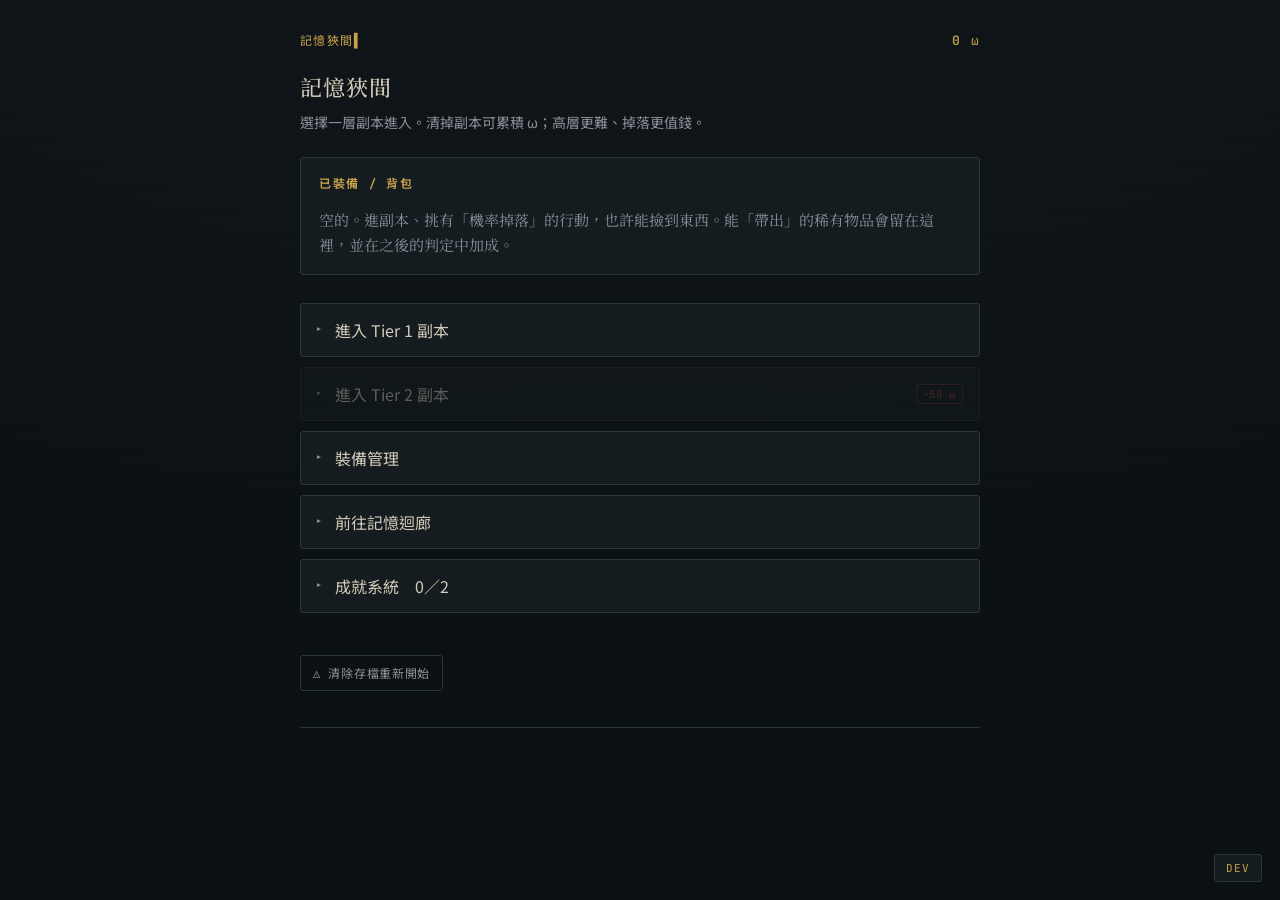
==== index.html @ bfe2e637 "中離結算改顯示固定訊息，不洩漏劇本死亡台詞；版本 Test03 Co-Authored-By: Claude Sonnet 4.6 <noreply@anthropic.com>" ====
﻿<!DOCTYPE html>
<html lang="zh-Hant">
<head>
<meta charset="UTF-8">
<meta name="viewport" content="width=device-width, initial-scale=1.0">
<title>無限流 · 副本</title>
<link rel="preconnect" href="https://fonts.googleapis.com">
<link rel="preconnect" href="https://fonts.gstatic.com" crossorigin>
<link href="https://fonts.googleapis.com/css2?family=JetBrains+Mono:wght@400;600&family=Noto+Sans:ital,wght@0,400&family=Noto+Sans+TC:wght@400;500;700&family=Noto+Serif+TC:wght@400;500;700&display=swap" rel="stylesheet">
<link rel="stylesheet" href="style.css">
</head>
<body>
<button class="dev-fab" id="dev-fab-btn">DEV</button>
<div class="stage">
  <div class="sys-top">
    <span>記憶狹間<span class="cursor">▌</span></span>
    <span class="points"><b id="points">0</b> ω</span>
  </div>
  <div id="view"></div>
</div>

<!-- 靜態查找表：裝備槽定義、稀有度中繼 -->
<script src="data/slots.js"></script>
<!-- 商店道具 -->
<script src="data/shop_items.js"></script>
<!-- 成就池 -->
<script src="data/achievements.js"></script>
<!-- 物品池：空宣告在前，三個資料檔依序填入 -->
<script>const ITEMS = {};</script>
<script src="data/items_core.js"></script>
<script src="data/items_aquarium.js"></script>
<script src="data/items_bakery.js"></script>

<!-- 劇本資料：每個副本一支 js，新增劇本只需加新檔案 + 一行 script -->
<script>const SCENARIOS = {};</script>
<script src="scenarios/hospital_01.js"></script>
<script src="scenarios/store_01.js"></script>
<script src="scenarios/wreck_01.js"></script>
<script src="scenarios/metro_01.js"></script>
<script src="scenarios/aquarium_01.js"></script>
<script src="scenarios/bakery_01.js"></script>

<script>
/* ===========================================================================
   無限流 · 副本　（純前端、無執行時 AI 版本）
   ---------------------------------------------------------------------------
   設計原則：
   - 內容（劇本、物品）= 事先準備好的資料池。正式版可用 AI「離線」一批批生成。
   - 機制（抽選、排除、掉落、判定、貨幣、生死）= 全部由下面的 JS 決定。
   - 遊戲執行時完全不呼叫任何 AI / API → 可直接當靜態網頁丟上去分享。
   ===========================================================================*/

const TIER2_COST = 50;          // 進入 Tier 2 需要的點數
const CARRY_ESCAPE_CHANCE = 0.10; // 失敗時，carry 道具有 10% 機率保住

// SHOP_ITEMS 已移至 data/shop_items.js

// ACHIEVEMENTS 已移至 data/achievements.js

// ITEMS 已移至 data/items_core.js / data/items_aquarium.js / data/items_bakery.js
// SLOTS 已移至 data/slots.js

// Dev 差異匯出用：在任何 Dev 編輯之前，拍下載入時的原始快照（深拷貝）
const ITEMS_BASELINE = JSON.parse(JSON.stringify(ITEMS));
const SHOP_ITEMS_BASELINE = JSON.parse(JSON.stringify(SHOP_ITEMS));
// 各劇本掉落池 pool 的原始快照（副本分配 chip 會改 SCENARIOS[sid].pool）
const SCENARIOS_POOL_BASELINE = {};
Object.keys(SCENARIOS).forEach(sid => {
  SCENARIOS_POOL_BASELINE[sid] = (SCENARIOS[sid].pool || []).slice();
});

// --- 狀態（程式管理；本場關閉視窗前都在記憶體裡）-----------------------------
let currency, inventory, runLoot, seen, unlockedScenarios, screen;
let curScn, curScnId, curNodeId, turn, pendingLoot, pendingCheck, pendingReward, ending;
let unlockedAchievements;
let pendingAchievements = []; // 本次要顯示 popup 的成就佇列

const SAVE_KEY = "mugen_save_v2";

function defaultUnlocked(){
  return new Set(Object.keys(SCENARIOS).filter(id => !SCENARIOS[id].locked));
}

let equipped = { head:null, body:null, feet:null, weapon:null, amulet:null, acc1:null, acc2:null };
let pendingLootItems = [];
let selectedEquipItem = null;

// RARITY_META 已移至 data/slots.js
function rarBadge(rarity){
  const m = RARITY_META[rarity] || RARITY_META.white;
  return `<span class="rar-badge ${m.cls}">${m.label}</span>`;
}
function rarNameClass(rarity){
  const m = RARITY_META[rarity];
  return m ? `style="color:var(--rar-${rarity})"` : "";
}

function defaultEquipped(){ return { head:null, body:null, feet:null, weapon:null, amulet:null, acc1:null, acc2:null }; }

function saveState(){
  try {
    const equippedIdx = {};
    for(const slot in equipped) equippedIdx[slot] = equipped[slot] ? inventory.indexOf(equipped[slot]) : null;
    const data = {
      currency, inventory,
      seen: { 1:[...seen[1]], 2:[...seen[2]] },
      unlockedScenarios: [...unlockedScenarios],
      equippedIdx,
      unlockedAchievements: [...unlockedAchievements],
    };
    localStorage.setItem(SAVE_KEY, JSON.stringify(data));
  } catch(e){}
}

function loadState(){
  try {
    const raw = localStorage.getItem(SAVE_KEY);
    if(!raw) return false;
    const data = JSON.parse(raw);
    currency  = data.currency  ?? 0;
    inventory = data.inventory ?? [];
    seen      = { 1:new Set(data.seen[1] ?? []), 2:new Set(data.seen[2] ?? []) };
    unlockedScenarios = data.unlockedScenarios ? new Set(data.unlockedScenarios) : defaultUnlocked();
    unlockedAchievements = data.unlockedAchievements ? new Set(data.unlockedAchievements) : new Set();
    equipped = defaultEquipped();
    if(data.equippedIdx){
      for(const slot in data.equippedIdx){
        const idx = data.equippedIdx[slot];
        equipped[slot] = (idx != null && inventory[idx]) ? inventory[idx] : null;
      }
    }
    return true;
  } catch(e){ return false; }
}

function resetSave(){
  if(!confirm("確定要清除所有存檔資料，重新開始嗎？")) return;
  localStorage.removeItem(SAVE_KEY);
  init();
}

function init(){
  currency = 0; inventory = []; runLoot = [];
  seen = {1:new Set(), 2:new Set()};
  unlockedScenarios = defaultUnlocked();
  unlockedAchievements = new Set();
  equipped = defaultEquipped();
  pendingLootItems = []; pendingAchievements = [];
  loadState();
  screen = "hub"; showingBag = false;
  render();
}
let showingBag = false;

// 判定加成：只計算已裝備到槽的物品
function bonusFor(type){
  let b = 0;
  for(const slot in equipped){ const it = equipped[slot]; if(it && it.check === type) b += it.bonus; }
  return b;
}

// 判斷背包是否有指定道具
function hasItem(ref){
  if(ITEMS[ref])      return inventory.some(it => it.name === ITEMS[ref].name);
  if(SHOP_ITEMS[ref]) return inventory.some(it => it.name === SHOP_ITEMS[ref].name);
  return inventory.some(it => it.name === ref);
}

// 裝備道具到指定槽（舊的退回背包但不刪除）
function equipToSlot(item, slot){
  equipped[slot] = item;
  saveState(); render();
}

// 卸下槽位
function unequipSlot(slot){
  equipped[slot] = null;
  saveState(); render();
}

// 掉落判定：照機率擲骰，新道具若有空槽則自動裝備
function rollDrops(poolIds){
  const newItems = [];
  for(const id of poolIds){
    const def = ITEMS[id];
    if(Math.random() < def.drop){
      const entry = {
        name:def.name, effect:def.effect, value:def.value, carry:def.carry,
        check:def.check, bonus:def.bonus, slot:def.slot, icon:def.icon || "📦",
        rarity:def.rarity || "white", finalBonus:def.finalBonus || 0
      };
      const autoEquipped = entry.slot && !equipped[entry.slot];
      if(autoEquipped) equipped[entry.slot] = entry;
      inventory.push(entry); runLoot.push(entry);
      newItems.push({ entry, autoEquipped });
    }
  }
  pendingLootItems.push(...newItems);
  return newItems.map(x => x.entry.name);
}

// 抽選 + 排除：只抽已解鎖的劇本；都玩過就重置
function drawScenario(tier){
  // DEV 強制指定關卡：用完即清，不影響後續抽選
  if(devForcedScenario && SCENARIOS[devForcedScenario]){
    const id = devForcedScenario;
    devForcedScenario = null;
    seen[SCENARIOS[id].tier].add(id);
    return id;
  }
  const eligible = id => SCENARIOS[id].tier === tier && unlockedScenarios.has(id);
  let pool = Object.keys(SCENARIOS).filter(id => eligible(id) && !seen[tier].has(id));
  if(pool.length === 0){ seen[tier].clear(); pool = Object.keys(SCENARIOS).filter(eligible); }
  if(pool.length === 0) pool = Object.keys(SCENARIOS).filter(id => SCENARIOS[id].tier === tier);
  const id = pool[Math.floor(Math.random()*pool.length)];
  seen[tier].add(id);
  return id;
}

/* ========================= 副本擴充機制 =================================
   每個特殊 winMode 在此登記鉤子，引擎在關鍵點呼叫，各劇本邏輯完全隔離。
   新增特殊副本：在此區加一個 registerWinMode 呼叫，不動其他任何地方。
   ======================================================================== */
const WINMODE_HOOKS = {};
function registerWinMode(name, hooks){ WINMODE_HOOKS[name] = hooks; }
let runState = {};

/* ── 成就解鎖 ── */
function unlockAchievement(id){
  if(unlockedAchievements.has(id)) return;
  unlockedAchievements.add(id);
  const ach = ACHIEVEMENTS[id];
  // 兌現獎勵
  if(ach.reward?.points){ currency += ach.reward.points; }
  if(ach.reward?.unlockScenario){ unlockedScenarios.add(ach.reward.unlockScenario); }
  pendingAchievements.push(id);
  saveState();
}

/* ── 成就骰（overflow% = 每筆成就的觸發機率）── */
function triggerAchievementRoll(overflow){
  if(overflow <= 0) return;
  Object.entries(ACHIEVEMENTS).forEach(([id, ach]) => {
    if(ach.scenario !== curScnId) return;
    if(unlockedAchievements.has(id)) return;
    const roll = 1 + Math.floor(Math.random() * 100);
    if(roll <= overflow) unlockAchievement(id);
  });
}

/* ── 計算持有道具的 finalBonus 總和（同名道具只算一次）── */
function computeFinalBonus(inv){
  const counted = new Set();
  let total = 0;
  for(const it of inv){
    if(it.finalBonus && !counted.has(it.name)){ counted.add(it.name); total += it.finalBonus; }
  }
  return total;
}

/* ── 每回合自動掉落（固定機率，已持有則跳過，不進裝備系統）── */
function rollAutoDrops(poolIds){
  for(const id of poolIds){
    const def = ITEMS[id]; if(!def) continue;
    if(inventory.some(it => it.name === def.name)) continue;
    if(Math.random() >= def.drop) continue;
    const entry = {
      name:def.name, effect:def.effect, value:def.value, carry:def.carry,
      check:def.check||null, bonus:def.bonus||0, slot:def.slot||null,
      icon:def.icon||"📦", rarity:def.rarity||"white", finalBonus:def.finalBonus||0
    };
    inventory.push(entry); runLoot.push(entry);
    pendingLootItems.push({ entry, autoEquipped:false });
  }
}

/* ── accumulate winMode：勝利條件 enum（禁用 eval，一律在此新增）── */
const WIN_CONDITIONS = {
  "roll_lte_value": (roll, value) => roll <= value,   // roll ≤ value 則勝利
};

/* ── accumulate winMode：道具加成計算（以 bonusFrom 欄位名稱，同名只算一次）── */
function computeAccumulatorBonus(inv, field){
  const seen = new Set();
  let total = 0;
  for(const it of inv){
    if(it[field] && !seen.has(it.name)){ seen.add(it.name); total += it[field]; }
  }
  return total;
}

/* ======================================================================== */

function enterTier(tier){
  if(tier === 2){
    if(currency < TIER2_COST) return;
    currency -= TIER2_COST;
  }
  const id = drawScenario(tier);
  curScn = SCENARIOS[id]; curScnId = id; curNodeId = "start"; turn = 1;
  runLoot = []; pendingLoot = []; pendingCheck = null; pendingReward = 0;
  runState = {};
  const _hooks = WINMODE_HOOKS[curScn.winMode];
  if(_hooks?.onEnter) _hooks.onEnter(runState);
  screen = "scenario"; showingBag = false;
  processGrant(curScn.nodes["start"]);
  render(true);
}

// 節點層 grant：保證授予道具，加進 inventory + runLoot + pendingLootItems（觸發 Popup）
function processGrant(node){
  if(!node?.grant?.length) return;
  for(const id of node.grant){
    const def = ITEMS[id]; if(!def) continue;
    // 同名道具已在背包則跳過（避免重複授予）
    if(inventory.some(it => it.name === def.name)) continue;
    const entry = {
      name:def.name, effect:def.effect, value:def.value, carry:def.carry,
      check:def.check||null, bonus:def.bonus||0, slot:def.slot||null,
      icon:def.icon||"📦", rarity:def.rarity||"white",
      finalBonus:def.finalBonus||0,
      memoryPower:def.memoryPower||false,
      quest:def.quest||false,
      internal:def.internal||false,
    };
    const autoEquipped = entry.slot && !equipped[entry.slot];
    if(autoEquipped) equipped[entry.slot] = entry;
    inventory.push(entry);
    runLoot.push(entry);
    if(!entry.internal) pendingLootItems.push({ entry, autoEquipped });
  }
}

function choose(choice){
  // 通過 climax 後停止計回合；climax 當回合本身仍計入
  if(!runState._pastClimax) turn += 1;
  if(curScn.nodes[curNodeId]?.climax) runState._pastClimax = true;
  pendingCheck = null; pendingLoot = []; pendingReward = 0;
  const hooks = WINMODE_HOOKS[curScn.winMode];
  const ctx = { inventory, runLoot, scenario:curScn, turn };
  let nextId;

  if(choice.check){
    const b = bonusFor(choice.check.type);
    const roll = 1 + Math.floor(Math.random()*20);
    const total = roll + b;
    const ok = total >= choice.check.dc;
    pendingCheck = { type:choice.check.type, roll, bonus:b, total, dc:choice.check.dc, ok };
    nextId = ok ? choice.check.success : choice.check.fail;
    if(ok && choice.reward){ pendingReward = choice.reward; currency += choice.reward; }
    hooks?.onChoiceMade?.(choice, runState, { ...ctx, checkOk:ok });
  } else {
    // hook 可回傳 { overrideNextId, endKind } 覆蓋預設行為
    const hookResult = hooks?.onChoiceMade?.(choice, runState, ctx);
    nextId = hookResult?.overrideNextId ?? choice.next;
    if(hookResult?.endKind){ curNodeId = nextId; resolveEnd(hookResult.endKind); render(true); return; }
  }

  if(choice.loot) pendingLoot = rollDrops(curScn.pool);

  // 第 steerAt 回合起導向高潮（特殊副本可跳過）
  if(!hooks?.skipSteer){
    const steerAt = curScn.steerAt ?? 10;
    if(turn >= steerAt && !SCENARIOS_isEnd(nextId) && !curScn.nodes[nextId].climax && !runState._pastClimax){
      nextId = curScn.climaxNode;
    }
  }
  // 回合上限強制結束（特殊副本可跳過）
  if(!hooks?.skipTurnLimit){
    if(turn >= curScn.turnLimit && !SCENARIOS_isEnd(nextId)){
      nextId = (curScn.win === "survive") ? findEnd("cleared") : findEnd("dead");
    }
  }

  curNodeId = nextId;
  // 每回合 hook（自動掉落等），結局節點由 hook 內部判斷是否跳過
  if(hooks?.onNodeEnter) hooks.onNodeEnter(curNodeId, runState, ctx);

  const node = curScn.nodes[nextId];
  processGrant(node);
  if(node.achievement) unlockAchievement(node.achievement);
  if(node.end){ resolveEnd(node.end); }
  render(true);
}
function SCENARIOS_isEnd(id){ return !!curScn.nodes[id].end; }
function findEnd(kind){ for(const k in curScn.nodes){ if(curScn.nodes[k].end === kind) return k; } return "dead"; }

function removeFromInventory(entry){ const i = inventory.indexOf(entry); if(i >= 0) inventory.splice(i,1); }

// 結算：過關套用 can_carry_out + 把用完即丟的變賣成點數；死亡賠掉本場戰利品
const EQUIP_BREAK_CHANCE  = 0.05;  // 失敗時裝備損壞機率
const GODDESS_CHANCE      = 0.01;  // 強制退出時史詩以上道具救援機率
const EPIC_RARITIES       = new Set(["yellow","red","gold","rainbow"]);

function resolveEnd(kind, isForceExit){
  ending = { kind, forceExit:!!isForceExit, carried:[], consumed:[], sold:0, base:0, lost:[], broken:[], goddessGifts:[] };
  if(kind === "cleared"){
    ending.base = curScn.tier * 30;
    for(const it of runLoot){
      if(it.internal){ removeFromInventory(it); continue; } // 隱形標記：靜默清除，不列入任何結算清單
      if(it.carry){ ending.carried.push(it.name); }
      else { removeFromInventory(it); ending.consumed.push(it.name); ending.sold += it.value; }
    }
    currency += ending.base + ending.sold;
  } else {
    ending.escaped = [];

    if(isForceExit){
      // 強制退出：1% 機率救援史詩以上道具
      for(const it of runLoot){
        if(it.internal){ removeFromInventory(it); continue; } // 隱形標記：靜默清除，不列入任何結算清單
        if(EPIC_RARITIES.has(it.rarity) && Math.random() < GODDESS_CHANCE){
          ending.goddessGifts.push(it.name); // 帶出，留在 inventory
        } else {
          removeFromInventory(it); ending.lost.push(it.name);
        }
      }
    } else {
      // 一般失敗：原有 10% carry 逃脫
      for(const it of runLoot){
        if(it.internal){ removeFromInventory(it); continue; } // 隱形標記：靜默清除，不列入任何結算清單
        if(it.carry && Math.random() < CARRY_ESCAPE_CHANCE){
          ending.escaped.push(it.name);
        } else {
          removeFromInventory(it); ending.lost.push(it.name);
        }
      }
    }

    // 裝備損壞（5%），損壞後變回憶碎片，留在背包但失去功能
    for(const slot in equipped){
      const it = equipped[slot];
      if(!it) continue;
      if(Math.random() < EQUIP_BREAK_CHANCE){
        const oldName = it.name;
        it.name   = "["+oldName+"的回憶碎片...]";
        it.effect = "某件裝備留下的碎片，已失去原有功能。";
        it.check  = null; it.bonus = 0; it.slot = null; it.value = 0;
        equipped[slot] = null;
        ending.broken.push(oldName);
      }
    }
  }
  // 清除已消耗/丟失道具的裝備槽
  for(const slot in equipped){ if(equipped[slot] && !inventory.includes(equipped[slot])) equipped[slot] = null; }
  runLoot = []; pendingLootItems = [];
  screen = "ending";
  saveState();
}

/* =============================== 畫面 ===================================== */
const $ = id => document.getElementById(id);
function el(tag, cls, html){ const e = document.createElement(tag); if(cls) e.className = cls; if(html != null) e.innerHTML = html; return e; }

function render(animate){
  $("points").textContent = currency;
  const v = $("view"); v.innerHTML = "";
  if(screen === "hub")            renderHub(v);
  else if(screen === "shop")      renderShop(v);
  else if(screen === "equip")     renderEquipScreen(v);
  else if(screen === "scenario")  renderScenario(v, animate);
  else if(screen === "ending")    renderEnding(v);
  else if(screen === "achievements") renderAchievements(v);
  // 非裝備頁面時移除底部行動列
  if(screen !== "equip"){
    const bar = document.getElementById("equip-action-bar");
    if(bar) bar.remove();
  }
  renderLootPopup();
  renderAchievementPopup();
}

/* ── 成就解鎖 Popup ── */
function renderAchievementPopup(){
  let pop = document.getElementById("ach-pop");
  if(!pendingAchievements.length){ if(pop) pop.remove(); return; }
  if(!pop){
    pop = document.createElement("div");
    pop.id = "ach-pop"; pop.className = "ach-popup-overlay";
    document.body.appendChild(pop);
  }
  pop.innerHTML = "";
  const id  = pendingAchievements[0];
  const ach = ACHIEVEMENTS[id];
  const box = document.createElement("div"); box.className = "ach-popup";
  box.innerHTML =
    `<div class="ach-popup-tag">✦ 成就解鎖 ✦</div>`+
    `<div class="ach-popup-icon">${ach.icon||"🏆"}</div>`+
    `<div class="ach-popup-name" ${rarNameClass(ach.rarity)}>${ach.name}</div>`+
    `<div style="margin-bottom:10px">${rarBadge(ach.rarity)}</div>`+
    `<div class="ach-popup-hint">${ach.hint||""}</div>`;
  if(ach.reward?.points)
    box.innerHTML += `<div style="font-family:var(--mono);font-size:13px;color:var(--jade);margin-bottom:14px">+${ach.reward.points} ω</div>`;
  if(ach.reward?.title)
    box.innerHTML += `<div style="font-family:var(--mono);font-size:12px;color:var(--brass);margin-bottom:14px">獲得頭銜：${ach.reward.title}</div>`;
  const btn = document.createElement("button");
  btn.className = "act primary"; btn.style.width="100%";
  btn.innerHTML = '<span class="mark">▸</span><span>確認</span>';
  btn.onclick = () => { pendingAchievements.shift(); pop.remove(); if(pendingAchievements.length) render(); };
  box.appendChild(btn);
  pop.appendChild(box);
}

/* ── 道具獲得 Popup ── */
function renderLootPopup(){
  let pop = document.getElementById("loot-pop");
  if(!pendingLootItems.length){ if(pop) pop.remove(); return; }
  if(!pop){
    pop = document.createElement("div");
    pop.id = "loot-pop"; pop.className = "loot-overlay";
    document.body.appendChild(pop);
  }
  pop.innerHTML = "";
  const box = document.createElement("div"); box.className = "loot-popup";

  const ttl = document.createElement("div"); ttl.className = "loot-popup-ttl";
  ttl.textContent = "✨ 獲得道具 × " + pendingLootItems.filter(({entry}) => !entry.internal).length;
  box.appendChild(ttl);

  const cards = document.createElement("div"); cards.className = "loot-cards";
  pendingLootItems.filter(({entry}) => !entry.internal).forEach(({entry:it, autoEquipped}) => {
    const card = document.createElement("div"); card.className = "loot-card";
    const icon = document.createElement("div"); icon.className = "loot-icon";
    icon.textContent = it.icon || "📦";
    const info = document.createElement("div"); info.className = "loot-info";
    info.innerHTML =
      `<div class="loot-name" ${rarNameClass(it.rarity)}>${it.name}</div>`+
      `<div class="loot-eff">${it.effect}</div>`;
    const tags = document.createElement("div"); tags.className = "loot-tags";
    if(it.rarity) tags.innerHTML += rarBadge(it.rarity);
    if(it.slot)   tags.innerHTML += `<span class="loot-tag slot">${SLOTS[it.slot]?.label||it.slot}</span>`;
    if(it.bonus)  tags.innerHTML += `<span class="loot-tag bonus">${it.check} +${it.bonus}</span>`;
    if(it.carry)  tags.innerHTML += `<span class="loot-tag carry">可帶出</span>`;
    if(autoEquipped) tags.innerHTML += `<span class="loot-tag auto">✓ 已自動裝備</span>`;
    info.appendChild(tags);
    card.appendChild(icon); card.appendChild(info);
    if(it.slot && !autoEquipped){
      const btn = document.createElement("button"); btn.className = "loot-equip-btn";
      const isEquipped = equipped[it.slot] === it;
      btn.textContent = isEquipped ? "✓ 已裝備" : "裝備";
      btn.disabled = isEquipped;
      btn.onclick = () => { equipToSlot(it, it.slot); renderLootPopup(); };
      card.appendChild(btn);
    }
    cards.appendChild(card);
  });
  box.appendChild(cards);

  const cont = document.createElement("button");
  cont.className = "act primary"; cont.style.width = "100%";
  cont.innerHTML = '<span class="mark">▸</span><span>繼續探索</span>';
  cont.onclick = () => { pendingLootItems = []; pop.remove(); };
  box.appendChild(cont);
  pop.appendChild(box);
}

/* ── 角色裝備介面（條列式）── */
function renderEquipScreen(v){
  // 若 selectedEquipItem 已不在背包就清掉
  if(selectedEquipItem && !inventory.includes(selectedEquipItem)) selectedEquipItem = null;

  v.appendChild(el("h2","screen-title","裝備管理"));
  v.appendChild(el("p","lede","點擊道具卡選取，再按右下角「裝備」或「解除裝備」。只有裝備槽內的道具才提供加成。"));

  // 裝備槽概覽（小晶片列）
  const summary = document.createElement("div"); summary.className = "slot-summary";
  Object.keys(SLOTS).forEach(slot => {
    const it = equipped[slot];
    const chip = document.createElement("div");
    const isSelected = selectedEquipItem && equipped[slot] === selectedEquipItem;
    chip.className = "slot-chip" + (it ? " filled" : "") + (isSelected ? " selected" : "");
    chip.innerHTML = `<span class="sc-label">${SLOTS[slot].label}</span>`;
    if(it){
      chip.innerHTML += `<span class="sc-name">${it.icon||"📦"} ${it.name}</span>`;
      chip.title = "點選此道具";
      chip.onclick = () => { selectedEquipItem = it; render(); };
    } else {
      chip.innerHTML += `<span class="sc-empty">空</span>`;
    }
    summary.appendChild(chip);
  });
  v.appendChild(summary);

  // 道具條列
  const sep = document.createElement("div");
  sep.style.cssText = "border-top:1px solid var(--line);margin-bottom:14px;";
  v.appendChild(sep);

  if(!inventory.length){
    v.appendChild(el("p","lede","背包是空的。"));
  } else {
    const list = document.createElement("div"); list.className = "item-list";
    inventory.filter(it => !it.internal).forEach(it => {
      const isEq = Object.values(equipped).includes(it);
      const isSel = selectedEquipItem === it;
      const card = document.createElement("div");
      card.className = "item-card" + (isSel ? " selected" : "") + (isEq ? " equipped-mark" : "");
      if(isEq){
        const ind = document.createElement("div"); ind.className = "ic-equip-indicator";
        const slotName = Object.keys(equipped).find(s => equipped[s] === it);
        ind.textContent = "✓ " + (SLOTS[slotName]?.label || slotName);
        card.appendChild(ind);
      }
      const iconEl = document.createElement("div"); iconEl.className = "ic-icon";
      iconEl.textContent = it.icon || "📦";
      const body = document.createElement("div"); body.className = "ic-body";
      body.innerHTML =
        `<div class="ic-top">`+
          `<span class="ic-name" ${rarNameClass(it.rarity)}>${it.name}</span>`+
          (it.rarity ? rarBadge(it.rarity) : "")+
        `</div>`+
        `<div class="ic-eff">${it.effect}</div>`;
      const tags = document.createElement("div"); tags.className = "ic-tags";
      if(it.slot) tags.innerHTML += `<span class="ic-tag slot-t">${SLOTS[it.slot]?.label||it.slot}</span>`;
      if(it.bonus) tags.innerHTML += `<span class="ic-tag bonus-t">${it.check} +${it.bonus}</span>`;
      if(it.carry) tags.innerHTML += `<span class="ic-tag carry-t">可帶出</span>`;
      body.appendChild(tags);
      card.appendChild(iconEl); card.appendChild(body);
      card.onclick = () => {
        selectedEquipItem = (isSel ? null : it);
        render();
      };
      list.appendChild(card);
    });
    v.appendChild(list);
  }

  // 返回按鈕
  const acts = el("div","actions"); acts.style.marginTop = "10px";
  const back = mkAct("返回記憶狹間","←",null,null,"primary");
  back.onclick = () => { selectedEquipItem = null; screen = "hub"; render(); };
  acts.appendChild(back);
  v.appendChild(acts);
  v.appendChild(footnote());

  // 固定底部行動列
  let bar = document.getElementById("equip-action-bar");
  if(!bar){
    bar = document.createElement("div");
    bar.id = "equip-action-bar"; bar.className = "equip-action-bar";
    document.body.appendChild(bar);
  }
  bar.innerHTML = "";
  const sel = selectedEquipItem;
  const selSlot = sel ? Object.keys(equipped).find(s => equipped[s] === sel) : null;
  const canEquip  = sel && sel.slot && !selSlot;
  const canUnequip = sel && !!selSlot;

  const unBtn = document.createElement("button");
  unBtn.className = "equip-act-btn unequip";
  unBtn.textContent = "解除裝備";
  unBtn.disabled = !canUnequip;
  unBtn.onclick = () => { if(canUnequip){ unequipSlot(selSlot); selectedEquipItem = sel; render(); } };
  bar.appendChild(unBtn);

  const eqBtn = document.createElement("button");
  eqBtn.className = "equip-act-btn equip";
  eqBtn.textContent = "裝備";
  eqBtn.disabled = !canEquip;
  eqBtn.onclick = () => {
    if(canEquip){
      // 若同槽已有裝備，先換下
      equipToSlot(sel, sel.slot);
      selectedEquipItem = sel;
      render();
    }
  };
  bar.appendChild(eqBtn);
}

function renderHub(v){
  v.appendChild(el("h2","screen-title","記憶狹間"));
  v.appendChild(el("p","lede","選擇一層副本進入。清掉副本可累積 ω；高層更難、掉落更值錢。"));

  // 已裝備道具快覽
  const equipped_items = Object.values(equipped).filter(Boolean);
  const bag = el("div","panel");
  bag.appendChild(el("h3",null,"已裝備 / 背包"));
  if(!inventory.length){
    bag.appendChild(el("div","empty","空的。進副本、挑有「機率掉落」的行動，也許能撿到東西。能「帶出」的稀有物品會留在這裡，並在之後的判定中加成。"));
  } else {
    inventory.filter(it => !it.internal).forEach(it => {
      const isEq = Object.values(equipped).includes(it);
      const row = el("div","item");
      row.appendChild(el("span","name",
        (it.icon ? it.icon+" " : "")+
        it.name +
        (isEq ? `<span class="carry">${SLOTS[it.slot]?.label||"裝備中"}</span>` : (it.carry ? '<span class="carry">可帶出</span>' : ""))+
        ' <span class="eff">'+it.effect+'</span>'));
      row.appendChild(el("span","val","價值 "+it.value));
      bag.appendChild(row);
    });
  }
  v.appendChild(bag);

  // 行動按鈕
  const acts = el("div","actions");
  const t1 = mkAct("進入 Tier 1 副本", "▸"); t1.onclick = () => enterTier(1); acts.appendChild(t1);
  const t2 = mkAct("進入 Tier 2 副本", "▸", null, {cost:TIER2_COST});
  if(currency < TIER2_COST) t2.disabled = true;
  t2.onclick = () => enterTier(2); acts.appendChild(t2);
  const eqBtn = mkAct("裝備管理", "▸");
  eqBtn.onclick = () => { screen = "equip"; render(); }; acts.appendChild(eqBtn);
  const shopBtn = mkAct("前往記憶迴廊", "▸");
  shopBtn.onclick = () => { screen = "shop"; render(); }; acts.appendChild(shopBtn);
  const achCount = [...unlockedAchievements].filter(id => ACHIEVEMENTS[id]).length;
  const achBtn = mkAct(`成就系統　${achCount}／${Object.keys(ACHIEVEMENTS).length}`, "▸");
  achBtn.onclick = () => { screen = "achievements"; render(); }; acts.appendChild(achBtn);
  v.appendChild(acts);

  const resetBtn = el("button","bag-btn");
  resetBtn.style.marginTop = "18px"; resetBtn.textContent = "⚠ 清除存檔重新開始";
  resetBtn.onclick = resetSave;
  const resetWrap = el("div","toolbar"); resetWrap.appendChild(resetBtn);
  v.appendChild(resetWrap);
  v.appendChild(footnote());
}

function renderShop(v){
  v.appendChild(el("h2","screen-title","記憶迴廊"));
  v.appendChild(el("p","lede","購買可在副本中加成判定的裝備、解鎖新劇本，或出售背包中的物品換取 ω。"));

  // 出售道具
  const sellPanel = el("div","panel");
  sellPanel.appendChild(el("h3",null,"出售道具"));
  if(!inventory.length){
    sellPanel.appendChild(el("div","empty","背包是空的，沒有東西可以出售。"));
  } else {
    inventory.filter(it => !it.internal).forEach(it => {
      const row = el("div","item");
      row.appendChild(el("span","name",
        it.name + (it.carry ? '<span class="carry">可帶出</span>' : '') +
        ' <span class="eff">'+it.effect+'</span>'));
      const btn = el("button","shop-btn sell","出售 +"+it.value+" ω");
      btn.onclick = () => { currency += it.value; removeFromInventory(it); saveState(); render(); };
      row.appendChild(btn);
      sellPanel.appendChild(row);
    });
  }
  v.appendChild(sellPanel);

  // 購買裝備
  const buyPanel = el("div","panel");
  buyPanel.appendChild(el("h3",null,"購買裝備"));
  Object.entries(SHOP_ITEMS).forEach(([id, def]) => {
    const owned = inventory.some(it => it.name === def.name);
    const row = el("div","item" + (owned ? " owned" : ""));
    row.appendChild(el("span","name",
      def.name + (owned ? '<span class="carry">已裝備</span>' : '') +
      ' <span class="eff">'+def.effect+'</span>'));
    if(owned){
      row.appendChild(el("span","tag-owned","已持有"));
    } else {
      const btn = el("button","shop-btn buy", def.price+" ω 購買");
      btn.disabled = currency < def.price;
      btn.onclick = () => {
        currency -= def.price;
        const entry = { name:def.name, effect:def.effect, value:Math.floor(def.price*0.6),
          carry:true, check:def.check, bonus:def.bonus, slot:def.slot, icon:def.icon||"📦" };
        if(entry.slot && !equipped[entry.slot]) equipped[entry.slot] = entry;
        inventory.push(entry);
        saveState(); render();
      };
      row.appendChild(btn);
    }
    buyPanel.appendChild(row);
  });
  v.appendChild(buyPanel);

  // 解鎖劇本
  const lockedList = Object.entries(SCENARIOS).filter(([,s]) => s.locked);
  if(lockedList.length){
    const unlockPanel = el("div","panel");
    unlockPanel.appendChild(el("h3",null,"解鎖劇本"));
    lockedList.forEach(([id, s]) => {
      const isUnlocked = unlockedScenarios.has(id);
      const row = el("div","item" + (isUnlocked ? " owned" : ""));
      row.appendChild(el("span","name",
        s.title + (isUnlocked ? '<span class="carry">已解鎖</span>' : '') +
        ' <span class="eff">Tier '+s.tier+' · '+s.theme+'</span>'));
      if(isUnlocked){
        row.appendChild(el("span","tag-owned","可遊玩"));
      } else {
        const btn = el("button","shop-btn unlock", s.price+" ω 解鎖");
        btn.disabled = currency < s.price;
        btn.onclick = () => { currency -= s.price; unlockedScenarios.add(id); saveState(); render(); };
        row.appendChild(btn);
      }
      unlockPanel.appendChild(row);
    });
    v.appendChild(unlockPanel);
  }

  // 返回
  const acts = el("div","actions");
  const back = mkAct("返回記憶狹間","←",null,null,"primary");
  back.onclick = () => { screen = "hub"; render(); };
  acts.appendChild(back);
  v.appendChild(acts);
  v.appendChild(footnote());
}

function renderScenario(v, animate){
  if(showingBag){ v.appendChild(bagPanel()); v.appendChild(toolbar()); v.appendChild(footnote()); return; }
  const node = curScn.nodes[curNodeId];

  const obj = el("div","objective");
  const winLabel = {survive:"SURVIVE 生存",escape:"ESCAPE 逃出",objective:"OBJECTIVE 任務"}[curScn.win];
  obj.appendChild(el("span","obj-text", curScn.objective + '<span class="tag">'+winLabel+'</span>'));
  obj.appendChild(el("span","turn", '回合 <b>'+turn+'</b> / '+(curScn.turnLimit === 99 ? '??' : curScn.turnLimit)));
  v.appendChild(obj);

  const scene = el("div","scene" + (animate ? " reveal" : "")); scene.textContent = node.scene;
  v.appendChild(scene);

  // 判定 / 掉落提示
  if(pendingCheck || pendingLoot.length || pendingReward){
    const n = el("div","notice");
    if(pendingCheck){
      const c = pendingCheck;
      n.innerHTML += '<div class="roll">🎲 '+c.type+'判定：擲出 '+c.roll+(c.bonus?' + 加成 '+c.bonus:'')+' = '+c.total
        +'（需 ≥ '+c.dc+'）→ <b class="'+(c.ok?'ok':'no')+'">'+(c.ok?'成功':'失敗')+'</b></div>';
    }
    if(pendingReward) n.innerHTML += '<div class="gain">⚡ 高危成功獎勵 +'+pendingReward+' ω</div>';
    if(pendingLoot.length) n.innerHTML += '<div class="gain">🎁 獲得：'+pendingLoot.join("、")+'</div>';
    v.appendChild(n);
  }

  const acts = el("div","actions");
  const visible = node.choices.filter(c => {
    if(!c.require) return true;
    if(Array.isArray(c.require)) return c.require.every(r => hasItem(r));
    return hasItem(c.require);
  });
  visible.forEach((c,i) => {
    const opt = c.check ? {check:c.check.type, danger:c.danger} : (c.loot ? {loot:true} : null);
    const b = mkAct(c.text, (i+1)+".", opt);
    b.onclick = () => choose(c); acts.appendChild(b);
  });
  v.appendChild(acts);
  v.appendChild(toolbar());
  v.appendChild(footnote());
}

function renderEnding(v){
  const node = curScn.nodes[curNodeId];
  v.appendChild(el("div","ending "+ending.kind, ending.kind === "cleared" ? "◇ 副本過關" : "◆ 你死了"));
  v.appendChild(el("div","scene reveal")).textContent = ending.forceExit
    ? "你拒絕了記憶的殘片。\n\n現在，殘片也拒絕了你。"
    : node.scene;

  const n = el("div","notice");
  if(ending.kind === "cleared"){
    n.innerHTML += '<div class="gain">過關獎勵 +'+ending.base+' ω</div>';
    if(ending.sold)     n.innerHTML += '<div class="gain">變賣戰利品（'+ending.consumed.join("、")+'）+'+ending.sold+' ω</div>';
    if(ending.carried.length) n.innerHTML += '<div class="gain">💎 帶出副本：'+ending.carried.join("、")+'</div>';
    if(!ending.sold && !ending.carried.length) n.innerHTML += '<div class="roll">這趟沒撿到東西。</div>';
  } else {
    // 湖中女神的眷顧（強制退出 1% 救援）
    if(ending.goddessGifts && ending.goddessGifts.length){
      n.innerHTML += '<div class="gain" style="color:#c97fe0;border-left:2px solid #c97fe0;padding-left:8px;margin-bottom:4px">✦ 湖中女神的眷顧</div>';
      ending.goddessGifts.forEach(name => {
        n.innerHTML += '<div class="gain" style="color:#c97fe0">就算失敗了，還是可以獲得道具「'+name+'」</div>';
      });
    }
    // 一般失敗 10% 逃脫
    if(ending.escaped && ending.escaped.length)
      n.innerHTML += '<div class="gain">🍀 奇蹟帶出（10% 觸發）：'+ending.escaped.join("、")+'</div>';
    n.innerHTML += (ending.lost.length
      ? '<div class="loss">本場撿到的東西失去了：'+ending.lost.join("、")+'</div>'
      : '<div class="roll">這趟沒撿到東西。</div>');
    // 裝備損壞
    if(ending.broken && ending.broken.length){
      ending.broken.forEach(name => {
        n.innerHTML += '<div class="loss">💔 「'+name+'」損壞，化為回憶碎片...</div>';
      });
    }
    n.innerHTML += '<div class="roll">（ω 與帶入副本前的舊物品保留。）</div>';
  }
  v.appendChild(n);

  const acts = el("div","actions");
  const b = mkAct("返回記憶狹間", "▸", null, null, "primary");
  b.onclick = () => { screen = "hub"; render(); }; acts.appendChild(b);
  v.appendChild(acts);
}

/* ── 成就畫面 ── */
function renderAchievements(v){
  v.appendChild(el("h2","screen-title","成就系統"));

  const total    = Object.keys(ACHIEVEMENTS).length;
  const unlocked = [...unlockedAchievements].filter(id => ACHIEVEMENTS[id]).length;
  const stat = el("div","ach-stat");
  stat.innerHTML = `已解鎖 <b>${unlocked}</b> / ${total}`;
  v.appendChild(stat);

  // 按劇本分組
  const groups = {};
  Object.entries(ACHIEVEMENTS).forEach(([id, ach]) => {
    const g = ach.scenario || "general";
    if(!groups[g]) groups[g] = [];
    groups[g].push({ id, ach });
  });

  Object.entries(groups).forEach(([scnId, list]) => {
    const scn = SCENARIOS[scnId];
    const label = el("div","ach-group-label", scn ? `${scn.title}　T${scn.tier}` : scnId);
    v.appendChild(label);

    const listEl = el("div","ach-list");
    list.forEach(({ id, ach }) => {
      const isUnlocked = unlockedAchievements.has(id);
      const show = isUnlocked || ach.visible;
      const card = el("div","ach-card " + (isUnlocked ? "unlocked" : "locked"));
      const iconEl = el("div","ach-icon", show ? (ach.icon||"🏆") : "❓");
      const body  = el("div","ach-body");
      body.innerHTML =
        `<div class="ach-name" ${show ? rarNameClass(ach.rarity) : ""}>${show ? ach.name : "???"}</div>`+
        `<div class="ach-hint">${isUnlocked ? (ach.hint||"") : (ach.visible ? (ach.hint||"") : "解鎖後顯示")}</div>`;
      const tags = el("div","ach-tags");
      if(show) tags.innerHTML += rarBadge(ach.rarity);
      if(show && ach.type) tags.innerHTML += `<span class="ach-tag type-t">${{collect:"蒐集",title:"頭銜",points:"點數",unlock:"解鎖"}[ach.type]||ach.type}</span>`;
      if(isUnlocked) tags.innerHTML += `<span class="ach-tag type-t" style="color:var(--jade);border-color:#4a6b54">✓ 已解鎖</span>`;
      body.appendChild(tags);
      card.appendChild(iconEl); card.appendChild(body);
      listEl.appendChild(card);
    });
    v.appendChild(listEl);
  });

  const acts = el("div","actions");
  const back = mkAct("返回記憶狹間","←",null,null,"primary");
  back.onclick = () => { screen = "hub"; render(); };
  acts.appendChild(back);
  v.appendChild(acts);
  v.appendChild(footnote());
}

// 行動按鈕。opt 可帶 {loot} / {check} / {cost}
function mkAct(text, mark, opt, costObj, extra){
  const b = el("button","act"+(extra?" "+extra:""));
  b.appendChild(el("span","mark",mark));
  b.appendChild(el("span",null,text));
  if(opt && opt.loot)  b.appendChild(el("span","pill","機率掉落"));
  if(opt && opt.check) b.appendChild(el("span","pill check",opt.check+"判定"));
  if(opt && opt.danger === 2) b.appendChild(el("span","pill warn","⚠ 中危"));
  if(opt && opt.danger === 3) b.appendChild(el("span","pill high","☠ 高危"));
  const cost = costObj && costObj.cost;
  if(cost) b.appendChild(el("span","pill cost","-"+cost+" ω"));
  return b;
}

function forceExit(){
  if(!confirm("強制退出副本？\n本場獲得的道具將全數丟棄，等同失敗。\n（史詩以上裝備有 1% 機率被湖中女神眷顧帶出）")) return;
  const deadNode = findEnd("dead");
  curNodeId = deadNode;
  resolveEnd("dead", true);
  render(true);
}

function toolbar(){
  const t = el("div","toolbar");
  t.style.display = "flex"; t.style.gap = "10px"; t.style.flexWrap = "wrap";
  const b = el("button","bag-btn");
  b.textContent = showingBag ? "← 返回場景" : "🎒 背包（"+inventory.length+"）";
  b.onclick = () => { showingBag = !showingBag; render(); };
  t.appendChild(b);
  const exitBtn = el("button","bag-btn");
  exitBtn.style.color = "var(--rust)"; exitBtn.style.borderColor = "#5a2e29";
  exitBtn.textContent = "⚠ 強制退出";
  exitBtn.onclick = forceExit;
  t.appendChild(exitBtn);
  return t;
}
function bagPanel(){
  const p = el("div","panel"); p.appendChild(el("h3",null,"背包 / 物品清單"));
  if(!inventory.length){ p.appendChild(el("div","empty","背包是空的。")); }
  else inventory.forEach(it => {
    const row = el("div","item");
    row.appendChild(el("span","name", it.name + (it.carry?'<span class="carry">可帶出</span>':'') + ' <span class="eff">'+it.effect+'</span>'));
    row.appendChild(el("span","val","價值 "+it.value));
    p.appendChild(row);
  });
  return p;
}
function footnote(){
  return el("div","footnote","");
}

/* ========================= 開發者面板 ================================== */
let devOpen = false;
let devTab = 0;
let devForcedScenario = null; // DEV 強制指定下一關卡 ID，用完自動清除
const CHECK_TYPES = ["膽識","搜查","蠻力","敏捷"];

function devToggle(){ devOpen = !devOpen; devRender(); }

document.addEventListener("keydown", e => { if(e.key === "`") devToggle(); });

function devEl(tag, cls, html){
  const e = document.createElement(tag);
  if(cls) e.className = cls;
  if(html != null) e.innerHTML = html;
  return e;
}

function devRender(){
  const fab = document.getElementById("dev-fab-btn");
  if(fab) fab.onclick = devToggle;

  let ov = document.getElementById("dev-ov");
  if(!devOpen){ if(ov) ov.remove(); return; }
  if(!ov){ ov = document.createElement("div"); ov.id = "dev-ov"; ov.className = "dev-overlay"; document.body.appendChild(ov); }
  ov.innerHTML = "";

  const panel = devEl("div","dev-panel");

  // Header
  const hdr = devEl("div","dev-header");
  hdr.innerHTML = '<span>開發者面板 <span style="color:var(--ink-dim);font-size:10px;letter-spacing:.05em">按 ` 開關</span></span><span style="font-family:var(--mono);font-size:11px;color:var(--brass);letter-spacing:.1em;margin-left:10px">ver. Test02</span>';
  const closeB = devEl("button","dev-btn close","✕ 關閉");
  closeB.onclick = devToggle;
  hdr.appendChild(closeB);
  panel.appendChild(hdr);

  // 強制關卡列（常駐，不隨 Tab 切換消失）
  const forceRow = devEl("div","");
  forceRow.style.cssText = "display:flex;align-items:center;gap:10px;padding:9px 18px;border-bottom:1px solid #1e2a30;background:#0d1317;";
  const forceLabel = devEl("span","","強制下一關卡");
  forceLabel.style.cssText = "font-family:var(--mono);font-size:11px;color:var(--ink-dim);letter-spacing:.08em;white-space:nowrap;";
  const forceSel = document.createElement("select");
  forceSel.className = "dev-select"; forceSel.style.flex = "1";
  const defOpt = document.createElement("option");
  defOpt.value = ""; defOpt.textContent = "隨機（正常抽選）";
  forceSel.appendChild(defOpt);
  Object.entries(SCENARIOS).forEach(([id, scn]) => {
    const o = document.createElement("option");
    o.value = id;
    o.textContent = `${scn.title}　T${scn.tier}${scn.locked?" 🔒":""}`;
    if(devForcedScenario === id) o.selected = true;
    forceSel.appendChild(o);
  });
  forceSel.addEventListener("change", () => { devForcedScenario = forceSel.value || null; devRender(); });
  forceRow.append(forceLabel, forceSel);
  if(devForcedScenario){
    const badge = devEl("span","","▶ 生效中，關閉後進任一副本即觸發");
    badge.style.cssText = "font-family:var(--mono);font-size:10px;color:var(--jade);white-space:nowrap;";
    forceRow.appendChild(badge);
  }
  panel.appendChild(forceRow);

  // 點數調整列（常駐）
  const pointsRow = devEl("div","");
  pointsRow.style.cssText = "display:flex;align-items:center;gap:10px;padding:9px 18px;border-bottom:1px solid #1e2a30;background:#0d1317;";
  const pointsLabel = devEl("span","","快速 ω");
  pointsLabel.style.cssText = "font-family:var(--mono);font-size:11px;color:var(--ink-dim);letter-spacing:.08em;white-space:nowrap;";
  pointsRow.appendChild(pointsLabel);
  [10, 100, 1000].forEach(amt => {
    const btn = devEl("button","dev-btn add",`+${amt}`);
    btn.onclick = () => { currency += amt; saveState(); render(); };
    pointsRow.appendChild(btn);
  });
  panel.appendChild(pointsRow);

  // Tabs
  const tabBar = devEl("div","dev-tabs");
  ["商店裝備","副本道具","判定試算","劇本分析","匯出","成就","記事本"].forEach((t,i) => {
    const tb = devEl("button","dev-tab"+(devTab===i?" active":""), t);
    tb.onclick = () => { devTab = i; devRender(); };
    tabBar.appendChild(tb);
  });
  panel.appendChild(tabBar);

  const body = devEl("div","dev-body");
  [devTabShop, devTabItems, devTabProb, devTabScenarios, devTabExport, devTabAchievements, devTabNotepad][devTab](body);
  panel.appendChild(body);
  ov.appendChild(panel);
}

/* ── Tab 0：商店裝備 ── */
function devTabShop(body){
  const sec = devEl("div","dev-section");
  sec.appendChild(devEl("div","dev-section-title","商店裝備 (SHOP_ITEMS)"));

  const SLOT_OPTS = Object.keys(SLOTS);
  const RAR_OPTS  = Object.keys(RARITY_META);

  function buildShopCard(id, it){
    const card = devEl("div","dev-item-card");

    /* 列 1：圖示 ＋ 名稱 ＋ 稀有度 ＋ 刪除 */
    const r1 = devEl("div","dev-ic-r1");

    const iconEl = document.createElement("div");
    iconEl.className = "dev-ic-icon"; iconEl.contentEditable = "true";
    iconEl.textContent = it.icon || "📦";
    iconEl.title = "點擊編輯圖示（貼 emoji）";
    iconEl.addEventListener("input", () => { it.icon = iconEl.textContent.trim() || "📦"; });
    iconEl.addEventListener("keydown", e => { if(e.key==="Enter"){ e.preventDefault(); iconEl.blur(); } });

    const nameEl = document.createElement("input");
    nameEl.className = "dev-ic-name"; nameEl.value = it.name;
    nameEl.addEventListener("input", () => { it.name = nameEl.value; });

    const rarSel = document.createElement("select");
    rarSel.className = "dev-select";
    RAR_OPTS.forEach(r => {
      const o = document.createElement("option");
      o.value = r; o.textContent = RARITY_META[r].label;
      if((it.rarity||"white") === r) o.selected = true;
      rarSel.appendChild(o);
    });
    rarSel.addEventListener("change", () => { it.rarity = rarSel.value; });

    const delBtn = devEl("button","dev-btn del","✕");
    delBtn.title = "刪除此裝備";
    delBtn.onclick = () => {
      if(!confirm("刪除「"+it.name+"」？")) return;
      delete SHOP_ITEMS[id]; devRender();
    };

    r1.append(iconEl, nameEl, rarSel, delBtn);
    card.appendChild(r1);

    /* 列 2：效果說明 */
    const r2 = devEl("div","dev-ic-r2");
    const effEl = document.createElement("input");
    effEl.className = "dev-ic-eff"; effEl.value = it.effect; effEl.placeholder = "效果說明（例：【裝備】膽識 +3）";
    effEl.addEventListener("input", () => { it.effect = effEl.value; });
    r2.appendChild(effEl);
    card.appendChild(r2);

    /* 列 3：數值欄位群 */
    const r3 = devEl("div","dev-ic-r3");

    function numField(label, field, min, max){
      const wrap = devEl("div","dev-ic-field");
      wrap.innerHTML = `<span class="dev-ic-label">${label}</span>`;
      const inp = document.createElement("input");
      inp.className = "dev-input"; inp.type = "number";
      inp.min = min; inp.max = max; inp.value = it[field];
      inp.style.width = "68px";
      inp.addEventListener("input", () => { it[field] = Number(inp.value); sellbackEl.textContent = Math.floor(it.price*0.6)+" ω"; });
      wrap.appendChild(inp); return wrap;
    }
    function selField(label, field, options){
      const wrap = devEl("div","dev-ic-field");
      wrap.innerHTML = `<span class="dev-ic-label">${label}</span>`;
      const sel = document.createElement("select"); sel.className = "dev-select";
      options.forEach(([val,txt]) => {
        const o = document.createElement("option");
        o.value = val ?? ""; o.textContent = txt;
        if((it[field] ?? null) === (val ?? null)) o.selected = true;
        sel.appendChild(o);
      });
      sel.addEventListener("change", () => { it[field] = sel.value || null; });
      wrap.appendChild(sel); return wrap;
    }

    // 回收價（唯讀顯示）
    const sellWrap = devEl("div","dev-ic-field");
    sellWrap.innerHTML = `<span class="dev-ic-label">回收</span>`;
    const sellbackEl = devEl("div","");
    sellbackEl.style.cssText = "font-family:var(--mono);font-size:12px;color:var(--ink-dim);padding-top:5px;";
    sellbackEl.textContent = Math.floor(it.price*0.6)+" ω";
    sellWrap.appendChild(sellbackEl);

    r3.append(
      numField("售價","price",0,9999),
      sellWrap,
      selField("判定","check", CHECK_TYPES.map(t=>[t,t])),
      numField("加成","bonus",0,10),
      selField("裝備槽","slot",[[null,"無"],...SLOT_OPTS.map(s=>[s,SLOTS[s].label])])
    );
    card.appendChild(r3);
    return card;
  }

  const list = devEl("div","");
  Object.entries(SHOP_ITEMS).forEach(([id, it]) => list.appendChild(buildShopCard(id, it)));
  sec.appendChild(list);

  const addBtn = devEl("button","dev-btn add","＋ 新增裝備");
  addBtn.style.marginTop = "4px";
  addBtn.onclick = () => {
    const nid = "shop_"+Date.now();
    SHOP_ITEMS[nid] = {name:"新裝備",effect:"【裝備】描述",price:50,check:"膽識",bonus:1,slot:"acc1",icon:"📦",rarity:"white"};
    list.appendChild(buildShopCard(nid, SHOP_ITEMS[nid]));
  };
  sec.appendChild(addBtn);
  body.appendChild(sec);

  // 匯出區（差異版：只列出你改過的商店裝備）
  const expSec0 = devEl("div","dev-section");
  expSec0.style.marginTop = "24px";
  expSec0.appendChild(devEl("div","dev-section-title","匯出 SHOP_ITEMS（只列出變更）"));
  const shopDiffBox0 = devEl("div");
  expSec0.appendChild(shopDiffBox0);
  const refresh0 = () => { buildShopDiffExport(shopDiffBox0); };
  refresh0();
  sec.addEventListener("input",  refresh0);
  sec.addEventListener("change", refresh0);
  body.appendChild(expSec0);
}

/* ── Tab 1：副本道具 ── */
function devTabItems(body){
  const sec = devEl("div","dev-section");
  sec.appendChild(devEl("div","dev-section-title","副本掉落道具 (ITEMS)"));

  const SLOT_OPTS = Object.keys(SLOTS);
  const RAR_OPTS  = Object.keys(RARITY_META);

  function scenariosWithItem(itemId){
    return new Set(Object.keys(SCENARIOS).filter(sid => (SCENARIOS[sid].pool||[]).includes(itemId)));
  }

  function buildCard(id, it){
    const card = devEl("div","dev-item-card");
    card.dataset.cardId = id;

    /* ── 列 1：圖示 ＋ 名稱 ＋ 稀有度 ＋ 刪除 ── */
    const r1 = devEl("div","dev-ic-r1");

    const iconEl = document.createElement("div");
    iconEl.className = "dev-ic-icon"; iconEl.contentEditable = "true";
    iconEl.textContent = it.icon || "📦";
    iconEl.title = "點擊編輯圖示（貼 emoji）";
    iconEl.addEventListener("input", () => { it.icon = iconEl.textContent.trim() || "📦"; });
    iconEl.addEventListener("keydown", e => { if(e.key==="Enter"){ e.preventDefault(); iconEl.blur(); } });

    const nameEl = document.createElement("input");
    nameEl.className = "dev-ic-name"; nameEl.value = it.name;
    nameEl.addEventListener("input", () => { it.name = nameEl.value; });

    const rarSel = document.createElement("select");
    rarSel.className = "dev-select";
    RAR_OPTS.forEach(r => {
      const o = document.createElement("option");
      o.value = r; o.textContent = RARITY_META[r].label;
      if((it.rarity||"white") === r) o.selected = true;
      rarSel.appendChild(o);
    });
    rarSel.addEventListener("change", () => { it.rarity = rarSel.value; });

    const delBtn = devEl("button","dev-btn del","✕");
    delBtn.title = "刪除此道具";
    delBtn.onclick = () => {
      if(!confirm("刪除「"+it.name+"」？")) return;
      Object.values(SCENARIOS).forEach(scn => { if(scn.pool) scn.pool = scn.pool.filter(x=>x!==id); });
      delete ITEMS[id]; devRender();
    };

    r1.append(iconEl, nameEl, rarSel, delBtn);
    card.appendChild(r1);

    /* ── 列 2：效果說明 ── */
    const r2 = devEl("div","dev-ic-r2");
    const effEl = document.createElement("input");
    effEl.className = "dev-ic-eff"; effEl.value = it.effect; effEl.placeholder = "效果說明";
    effEl.addEventListener("input", () => { it.effect = effEl.value; });
    r2.appendChild(effEl);
    card.appendChild(r2);

    /* ── 列 3：數值欄位群 ── */
    const r3 = devEl("div","dev-ic-r3");
    function numField(label, field, min, max, step){
      const wrap = devEl("div","dev-ic-field");
      wrap.innerHTML = `<span class="dev-ic-label">${label}</span>`;
      const inp = document.createElement("input");
      inp.className = "dev-input dev-xs"; inp.type = "number";
      inp.min = min; inp.max = max; if(step) inp.step = step;
      inp.value = it[field];
      inp.style.width = "62px";
      inp.addEventListener("input", () => { it[field] = Number(inp.value); });
      wrap.appendChild(inp); return wrap;
    }
    function selField(label, field, options){
      const wrap = devEl("div","dev-ic-field");
      wrap.innerHTML = `<span class="dev-ic-label">${label}</span>`;
      const sel = document.createElement("select"); sel.className = "dev-select";
      options.forEach(([val,txt]) => {
        const o = document.createElement("option");
        o.value = val ?? ""; o.textContent = txt;
        if((it[field] ?? null) === (val ?? null)) o.selected = true;
        sel.appendChild(o);
      });
      sel.addEventListener("change", () => { it[field] = sel.value || null; });
      wrap.appendChild(sel); return wrap;
    }
    function checkField(){
      const wrap = devEl("div","dev-ic-field");
      wrap.innerHTML = `<span class="dev-ic-label">可帶出</span>`;
      const cb = document.createElement("input"); cb.type = "checkbox"; cb.checked = !!it.carry;
      cb.style.cssText = "width:18px;height:18px;margin-top:4px;cursor:pointer;accent-color:var(--jade);";
      cb.addEventListener("change", () => { it.carry = cb.checked; });
      wrap.appendChild(cb); return wrap;
    }

    function dropField(){
      const wrap = devEl("div","dev-ic-field");
      wrap.innerHTML = `<span class="dev-ic-label">掉落率</span>`;
      const row = devEl("div",""); row.style.cssText = "display:flex;align-items:center;gap:3px;";
      const inp = document.createElement("input");
      inp.className = "dev-input"; inp.type = "number";
      inp.min = 0; inp.max = 100; inp.step = 0.1;
      inp.value = +(it.drop * 100).toFixed(1);
      inp.style.cssText = "width:64px;";
      const pct = devEl("span",""); pct.style.cssText = "font-family:var(--mono);font-size:12px;color:var(--ink-dim);";
      pct.textContent = "%";
      inp.addEventListener("input", () => {
        it.drop = Math.min(1, Math.max(0, Number(inp.value) / 100));
      });
      row.append(inp, pct); wrap.appendChild(row); return wrap;
    }

    r3.append(
      numField("價值","value",0,9999),
      selField("Tier","tier",[[1,"T1"],[2,"T2"]]),
      checkField(),
      dropField(),
      selField("判定","check",[[null,"無"],...CHECK_TYPES.map(t=>[t,t])]),
      numField("加成","bonus",0,10),
      selField("裝備槽","slot",[[null,"無"],...SLOT_OPTS.map(s=>[s,SLOTS[s].label])])
    );
    card.appendChild(r3);

    /* ── 列 3b：進階旗標 ── */
    const r3b = devEl("div","dev-ic-r4"); // 沿用 r4 的 dashed border-top 樣式
    r3b.appendChild(devEl("div","dev-ic-pool-title","進階旗標"));
    const flagsRow = devEl("div","dev-ic-r3"); // flex-wrap 行
    flagsRow.style.marginBottom = "0";

    function cbFlag(label, field){
      const wrap = devEl("div","dev-ic-field");
      wrap.innerHTML = `<span class="dev-ic-label">${label}</span>`;
      const cb = document.createElement("input"); cb.type = "checkbox";
      cb.checked = !!it[field];
      cb.style.cssText = "width:18px;height:18px;margin-top:4px;cursor:pointer;accent-color:var(--jade);";
      cb.addEventListener("change", () => {
        if(cb.checked) it[field] = true; else delete it[field];
      });
      wrap.appendChild(cb); return wrap;
    }

    const fbWrap = devEl("div","dev-ic-field");
    fbWrap.innerHTML = `<span class="dev-ic-label">存活加成</span>`;
    const fbInp = document.createElement("input");
    fbInp.className = "dev-input dev-xs"; fbInp.type = "number";
    fbInp.min = 0; fbInp.max = 100; fbInp.step = 1;
    fbInp.value = it.finalBonus || 0;
    fbInp.style.width = "62px";
    fbInp.addEventListener("input", () => {
      const v = Number(fbInp.value);
      if(v > 0) it.finalBonus = v; else delete it.finalBonus;
    });
    fbWrap.appendChild(fbInp);

    flagsRow.append(cbFlag("記憶武器","memoryPower"), cbFlag("任務道具","quest"), cbFlag("內部標記","internal"), fbWrap);
    r3b.appendChild(flagsRow);

    // 純授予來源（唯讀標示）
    const grantSources = [];
    Object.entries(SCENARIOS).forEach(([sid, scn]) => {
      Object.entries(scn.nodes || {}).forEach(([nid, node]) => {
        if((node.grant || []).includes(id)) grantSources.push(`${scn.title} / ${nid}`);
        (node.choices || []).forEach(c => {
          if((Array.isArray(c.grant)?c.grant:[c.grant]).includes(id)) grantSources.push(`${scn.title} / ${nid}（選項）`);
        });
      });
    });
    if(grantSources.length){
      const grantLabel = devEl("div","");
      grantLabel.style.cssText = "margin-top:7px;font-family:var(--mono);font-size:10px;color:var(--ink-dim);";
      grantLabel.textContent = "授予於：" + grantSources.join("、");
      r3b.appendChild(grantLabel);
    }

    card.appendChild(r3b);

    /* ── 列 4：副本分配 chip ── */
    const r4 = devEl("div","dev-ic-r4");
    r4.appendChild(devEl("div","dev-ic-pool-title","副本分配"));
    const chips = devEl("div","dev-ic-chips");
    const inSet = scenariosWithItem(id);
    Object.entries(SCENARIOS).forEach(([sid, scn]) => {
      const chip = document.createElement("button");
      chip.className = "dev-scn-chip" + (inSet.has(sid) ? " on" : "");
      chip.type = "button";
      chip.textContent = `${scn.title}　T${scn.tier}`;
      chip.title = inSet.has(sid) ? "點擊移除" : "點擊加入";
      chip.onclick = () => {
        const pool = SCENARIOS[sid].pool || (SCENARIOS[sid].pool = []);
        if(pool.includes(id)){
          SCENARIOS[sid].pool = pool.filter(x => x !== id);
          chip.classList.remove("on"); chip.title = "點擊加入";
        } else {
          pool.push(id);
          chip.classList.add("on"); chip.title = "點擊移除";
        }
        // 觸發匯出區重整（按鈕點擊不會自然冒泡 change，手動派發）
        chip.dispatchEvent(new Event("change", { bubbles:true }));
      };
      chips.appendChild(chip);
    });
    r4.appendChild(chips);
    card.appendChild(r4);
    return card;
  }

  const list = devEl("div","");
  Object.entries(ITEMS).forEach(([id, it]) => list.appendChild(buildCard(id, it)));
  sec.appendChild(list);

  const addBtn = devEl("button","dev-btn add","＋ 新增道具");
  addBtn.style.marginTop = "4px";
  addBtn.onclick = () => {
    const nid = "drop_"+Date.now();
    ITEMS[nid] = {name:"新道具",effect:"描述",value:20,tier:1,carry:false,drop:0.4,check:"搜查",bonus:1,slot:"acc1",icon:"📦",rarity:"white"};
    // 新增後直接在列表尾端插入卡片，不用整個重繪
    list.appendChild(buildCard(nid, ITEMS[nid]));
  };
  sec.appendChild(addBtn);
  body.appendChild(sec);

  // 匯出區（差異版：只列出你改過的道具 + 改過的劇本掉落池）
  const expSec1 = devEl("div","dev-section");
  expSec1.style.marginTop = "24px";
  expSec1.appendChild(devEl("div","dev-section-title","匯出 ITEMS（只列出變更）"));
  const itemsDiffBox = devEl("div");
  expSec1.appendChild(itemsDiffBox);
  const poolDiffBox = devEl("div");
  expSec1.appendChild(poolDiffBox);
  const refresh1 = () => { buildItemsDiffExport(itemsDiffBox); buildPoolDiffExport(poolDiffBox); };
  refresh1();
  sec.addEventListener("input",  refresh1);
  sec.addEventListener("change", refresh1);
  body.appendChild(expSec1);
}

/* ── Tab 2：判定成功率試算 ── */
function devTabProb(body){
  // 現有背包加成摘要
  const infoRow = devEl("div","dev-info-row");
  CHECK_TYPES.forEach(t => {
    const b = bonusFor(t);
    const d = devEl("div");
    d.innerHTML = `<span style="color:var(--brass)">${t}</span>　現有裝備加成：<span style="color:var(--jade)">+${b}</span>`;
    infoRow.appendChild(d);
  });
  body.appendChild(infoRow);

  // 說明
  const desc = devEl("div","","");
  desc.style.cssText = "font-family:var(--mono);font-size:11px;color:var(--ink-dim);margin-bottom:14px;line-height:1.9";
  desc.innerHTML =
    "成功條件：d20 + 裝備加成 ≥ DC　｜　成功率 = (21 − DC + 加成) ÷ 20，範圍 0–100%<br>"+
    '<span style="color:var(--jade)">■</span> ≥70% 高機率　'+
    '<span style="color:var(--brass)">■</span> 40–69% 中等風險　'+
    '<span style="color:var(--rust)">■</span> &lt;40% 高風險';
  body.appendChild(desc);

  // 機率對照表 DC 8–20 × 加成 0–8
  const bonusLevels = [0,1,2,3,4,5,6,7,8];
  const dcRange     = [8,9,10,11,12,13,14,15,16,17,18,19,20];
  const prob = (dc, b) => Math.max(0, Math.min(1, (21-dc+b)/20));

  const wrap = devEl("div","prob-wrap");
  const tbl  = devEl("table","prob-table");
  const thead = document.createElement("thead");
  const hrow  = document.createElement("tr");
  hrow.innerHTML = "<th>DC \\ 加成</th>" + bonusLevels.map(b=>`<th>+${b}</th>`).join("");
  thead.appendChild(hrow); tbl.appendChild(thead);

  const tbody2 = document.createElement("tbody");
  dcRange.forEach(dc => {
    const tr = document.createElement("tr");
    const dcTd = devEl("td","",`<span style="color:var(--brass);font-weight:600">DC ${dc}</span>`);
    tr.appendChild(dcTd);
    bonusLevels.forEach(b => {
      const p = prob(dc, b);
      const pct = Math.round(p*100);
      const col = pct>=70 ? "var(--jade)" : pct>=40 ? "var(--brass)" : "var(--rust)";
      const td = document.createElement("td");
      td.innerHTML =
        `<div class="prob-cell">`+
        `<span style="color:${col}">${pct}%</span>`+
        `<div class="prob-bar"><div class="prob-fill" style="width:${pct}%;background:${col}"></div></div>`+
        `</div>`;
      tr.appendChild(td);
    });
    tbody2.appendChild(tr);
  });
  tbl.appendChild(tbody2);
  wrap.appendChild(tbl);
  body.appendChild(wrap);
}

/* ── Tab 3：劇本分析 ── */
function devTabScenarios(body){
  Object.entries(SCENARIOS).forEach(([sid, scn]) => {
    const box = devEl("div","dev-section");
    box.style.border = "1px solid #2A353B";
    box.style.borderRadius = "3px";
    box.style.padding = "12px";

    // 劇本標頭
    const hdr2 = devEl("div");
    hdr2.style.cssText = "display:flex;justify-content:space-between;align-items:baseline;margin-bottom:10px;flex-wrap:wrap;gap:6px";
    hdr2.innerHTML =
      `<span style="font-family:var(--mono);color:var(--brass)">${scn.title}</span>`+
      `<span style="font-family:var(--mono);font-size:11px;color:var(--ink-dim)">`+
        `Tier ${scn.tier} · ${scn.win} · ${scn.turnLimit}回合 · 第${scn.steerAt??10}回合導向收尾`+
        (scn.locked?` · <span style="color:#9a7fd0">🔒 ${scn.price} ω 解鎖</span>`:"")+
      `</span>`;
    box.appendChild(hdr2);

    // 收集所有判定
    const checks = [];
    Object.entries(scn.nodes).forEach(([nid, node]) => {
      if(!node.choices) return;
      node.choices.forEach(c => {
        if(!c.check) return;
        const baseP = Math.round(Math.max(0,Math.min(1,(21-c.check.dc)/20))*100);
        checks.push({ nid, text:c.text.slice(0,22)+(c.text.length>22?"…":""),
          type:c.check.type, dc:c.check.dc, danger:c.danger||0,
          reward:c.reward||0, baseP, suc:c.check.success, fail:c.check.fail });
      });
    });

    if(!checks.length){
      box.appendChild(devEl("div","","<span style='color:var(--ink-dim);font-size:12px'>此劇本無判定選項</span>"));
    } else {
      const tbl = devEl("table","dev-table");
      tbl.style.fontSize = "12px";
      tbl.innerHTML = `<thead><tr>
        <th>節點</th><th>行動文字</th><th>需要道具</th><th>判定</th><th>DC</th>
        <th>裸骰成功率</th><th>危險</th><th>成功獎勵</th><th>成功→</th><th>失敗→</th>
      </tr></thead>`;
      const tb = document.createElement("tbody");
      checks.forEach(c => {
        const col = c.baseP>=70?"var(--jade)":c.baseP>=40?"var(--brass)":"var(--rust)";
        const dLabel = c.danger===3?"<span style='color:var(--rust)'>☠ 高危</span>":
                       c.danger===2?"<span style='color:var(--brass)'>⚠ 中危</span>":"—";
        const reqLabel = c.require
          ? `<span style="color:#9a7fd0;font-family:var(--mono)">🎒 ${Array.isArray(c.require)?c.require.join(" & "):c.require}</span>`
          : "—";
        const tr = document.createElement("tr");
        tr.innerHTML =
          `<td style="font-family:var(--mono);color:var(--ink-dim)">${c.nid}</td>`+
          `<td>${c.text}</td>`+
          `<td>${reqLabel}</td>`+
          `<td style="font-family:var(--mono);color:var(--brass)">${c.type}</td>`+
          `<td style="font-family:var(--mono);font-weight:600">${c.dc}</td>`+
          `<td>`+
            `<div class="prob-cell" style="align-items:flex-start">`+
            `<span style="color:${col};font-family:var(--mono)">${c.baseP}%</span>`+
            `<div class="prob-bar" style="width:60px"><div class="prob-fill" style="width:${c.baseP}%;background:${col}"></div></div>`+
            `</div></td>`+
          `<td>${dLabel}</td>`+
          `<td style="font-family:var(--mono);color:var(--jade)">${c.reward?"+"+c.reward+" ω":"—"}</td>`+
          `<td style="font-family:var(--mono);font-size:11px;color:var(--jade)">${c.suc}</td>`+
          `<td style="font-family:var(--mono);font-size:11px;color:var(--rust)">${c.fail}</td>`;
        tb.appendChild(tr);
      });

      // 另外列出有 require 但無判定的純導向選項
      const reqOnly = [];
      Object.entries(scn.nodes).forEach(([nid, node]) => {
        if(!node.choices) return;
        node.choices.forEach(c => {
          if(c.require && !c.check) reqOnly.push({nid, text:c.text.slice(0,22)+(c.text.length>22?"…":""), require:c.require, next:c.next||""});
        });
      });
      if(reqOnly.length){
        const sepRow = document.createElement("tr");
        sepRow.innerHTML = `<td colspan="10" style="color:var(--ink-dim);font-size:11px;padding-top:8px;font-family:var(--mono)">── 道具限定選項（無判定）</td>`;
        tb.appendChild(sepRow);
        reqOnly.forEach(c => {
          const tr = document.createElement("tr");
          tr.innerHTML =
            `<td style="font-family:var(--mono);color:var(--ink-dim)">${c.nid}</td>`+
            `<td>${c.text}</td>`+
            `<td><span style="color:#9a7fd0;font-family:var(--mono)">🎒 ${Array.isArray(c.require)?c.require.join(" & "):c.require}</span></td>`+
            `<td colspan="6" style="color:var(--ink-dim)">→ ${c.next}</td>`+
            `<td>—</td>`;
          tb.appendChild(tr);
        });
      }

      tbl.appendChild(tb);
      box.appendChild(tbl);
    }
    body.appendChild(box);
  });
}

/* ── 欄位級差異（「修改」類型專用）── */
function getFieldDiff(before, after){
  const allKeys = new Set([...Object.keys(before||{}), ...Object.keys(after||{})]);
  const changed=[], added=[], removed=[];
  allKeys.forEach(k => {
    const bv = before?.[k], av = after?.[k];
    if(bv === undefined)                              added.push({key:k, newVal:av});
    else if(av === undefined)                         removed.push({key:k, oldVal:bv});
    else if(JSON.stringify(bv)!==JSON.stringify(av))  changed.push({key:k, oldVal:bv, newVal:av});
  });
  return {changed, added, removed};
}

/* ── ITEMS domain-aware 匯出 helper ── */
/* ── Dev 差異匯出：計算相對載入快照的變更（新增/修改/刪除）── */
function getDataDiff(current, baseline){
  const changes = [];
  const ids = new Set([...Object.keys(baseline), ...Object.keys(current)]);
  ids.forEach(id => {
    const before = baseline[id], after = current[id];
    if(before && !after)            changes.push({ id, type:"刪除", before, after:null });
    else if(!before && after)       changes.push({ id, type:"新增", before:null, after });
    else if(JSON.stringify(before) !== JSON.stringify(after))
                                    changes.push({ id, type:"修改", before, after });
  });
  return changes;
}

/* ── 找出引用某道具的劇本（pool 掉落 或 grant 授予）── */
function scenariosUsingItem(id){
  const titles = new Set();
  Object.values(SCENARIOS).forEach(scn => {
    if((scn.pool || []).includes(id)) titles.add(scn.title);
    Object.values(scn.nodes || {}).forEach(node => {
      if((node.grant || []).includes(id)) titles.add(scn.title);
      (node.choices || []).forEach(c => {
        const g = Array.isArray(c.grant) ? c.grant : (c.grant ? [c.grant] : []);
        if(g.includes(id)) titles.add(scn.title);
      });
    });
  });
  return [...titles];
}

/* ── Dev 差異匯出：通用渲染（每項變更一格）── */
//  opts = { objName, noun, fileFor(item)->{file}|{warn}, scenarioLine(id)->str|null }
function buildDiffExport(container, current, baseline, opts){
  container.innerHTML = "";
  const changes = getDataDiff(current, baseline);

  if(changes.length === 0){
    const tip = devEl("div","");
    tip.style.cssText = "color:var(--ink-dim);font-size:13px;line-height:1.9;padding:8px 0";
    tip.innerHTML = "目前沒有任何變更。<br>請在上方卡片修改要調整的"+opts.noun+
      "，每改一項就會在這裡列出一格（含所屬檔案與可貼回的程式碼）。";
    container.appendChild(tip);
    return;
  }

  const summary = devEl("div","");
  summary.style.cssText = "color:var(--brass);font-size:12px;margin-bottom:6px";
  summary.textContent = "共 " + changes.length + " 項變更：";
  container.appendChild(summary);

  const TAG = { "新增":"🆕 [新增] ", "修改":"🔧 [修改] ", "刪除":"🗑 [刪除] " };
  const COL = { "新增":"var(--jade)", "修改":"var(--brass)", "刪除":"var(--rust)" };

  changes.forEach(ch => {
    const item = ch.after || ch.before;
    const fileInfo = opts.fileFor(item);
    const card = devEl("div","");
    card.style.cssText = "margin:8px 0 14px;padding:10px 12px;border:1px solid var(--line);border-radius:6px";

    const head = devEl("div","");
    head.style.cssText = "font-size:13px;margin-bottom:4px;color:"+COL[ch.type];
    head.textContent = TAG[ch.type] + (item.name||"") + "（" + ch.id + "）";
    card.appendChild(head);

    const fileLine = devEl("div","");
    if(fileInfo.warn){
      fileLine.style.cssText = "font-size:12px;color:var(--rust);font-family:var(--mono);margin-bottom:3px";
      fileLine.textContent = "⚠ " + fileInfo.warn;
    } else {
      fileLine.style.cssText = "font-size:12px;color:var(--jade);font-family:var(--mono);margin-bottom:3px";
      fileLine.textContent = "檔案：" + fileInfo.file;
    }
    card.appendChild(fileLine);

    if(opts.scenarioLine){
      const sl = opts.scenarioLine(ch.id);
      const slEl = devEl("div","");
      slEl.style.cssText = "font-size:11px;color:var(--ink-dim);margin-bottom:5px";
      slEl.textContent = sl;
      card.appendChild(slEl);
    }

    // payload：新增→整塊 Object.assign；修改→欄位級差異；刪除→delete 語句
    let payload;
    if(ch.type === "刪除"){
      payload = "// 從 " + (fileInfo.file || "對應檔") + " 移除此道具：\ndelete " + opts.objName + "[\"" + ch.id + "\"];";
    } else if(ch.type === "新增"){
      const one = {}; one[ch.id] = ch.after;
      payload = "Object.assign(" + opts.objName + ", " + JSON.stringify(one, null, 2) + ");";
    } else {
      // 修改：只列出有變動的欄位，避免整塊替換蓋掉註解等原始碼內容
      const {changed, added, removed} = getFieldDiff(ch.before, ch.after);
      const lines = [];
      lines.push("// 所屬檔：" + (fileInfo.file || "請手動確認"));
      lines.push("// 在源碼找到 \"" + ch.id + "\" 的 block，逐行替換下方欄位，不要整塊貼");
      lines.push("");
      changed.forEach(({key, oldVal, newVal}) => {
        lines.push("// ── 修改：" + key);
        lines.push("//   舊：" + JSON.stringify(oldVal));
        lines.push("    \"" + key + "\": " + JSON.stringify(newVal) + ",");
        lines.push("");
      });
      added.forEach(({key, newVal}) => {
        lines.push("// ── 新增欄位：" + key + "（插入任意位置）");
        lines.push("    \"" + key + "\": " + JSON.stringify(newVal) + ",");
        lines.push("");
      });
      removed.forEach(({key}) => {
        lines.push("// ── 移除欄位：" + key + "（請從源碼刪除該行）");
        lines.push("");
      });
      payload = lines.join("\n");
    }
    const ta = devEl("textarea","dev-export-area");
    ta.readOnly = true;
    if(ch.type === "刪除") ta.style.height = "52px";
    else if(ch.type === "新增") ta.style.height = "118px";
    else ta.style.height = Math.max(80, payload.split("\n").length * 19) + "px";
    ta.value = payload;
    card.appendChild(ta);

    const btn = devEl("button","dev-btn copy","複製");
    btn.onclick = () => {
      const copy = () => { ta.select(); document.execCommand("copy"); };
      if(navigator.clipboard){ navigator.clipboard.writeText(payload).catch(copy); } else copy();
      btn.textContent = "✓ 已複製！";
      setTimeout(() => btn.textContent = "複製", 2000);
    };
    card.appendChild(btn);

    container.appendChild(card);
  });
}

/* ── ITEMS 差異匯出（domain → data/items_X.js，附出現劇本）── */
function buildItemsDiffExport(container){
  buildDiffExport(container, ITEMS, ITEMS_BASELINE, {
    objName: "ITEMS",
    noun: "道具",
    fileFor: (item) => {
      const d = (item && item.domain != null && item.domain !== "") ? item.domain : null;
      return d ? { file: "data/items_" + d + ".js" }
               : { warn: "此道具未標記 domain，無法判定所屬檔，請手動確認。" };
    },
    scenarioLine: (id) => {
      const s = scenariosUsingItem(id);
      return "出現於劇本：" + (s.length ? s.join("、") : "（未被任何劇本引用）");
    },
  });
}

/* ── SHOP_ITEMS 差異匯出（單一檔 data/shop_items.js）── */
function buildShopDiffExport(container){
  buildDiffExport(container, SHOP_ITEMS, SHOP_ITEMS_BASELINE, {
    objName: "SHOP_ITEMS",
    noun: "商店裝備",
    fileFor: () => ({ file: "data/shop_items.js" }),
    scenarioLine: null,
  });
}

/* ── 劇本掉落池 pool 差異計算（副本分配 chip 改的是 SCENARIOS[sid].pool）── */
function getPoolDiff(){
  const changes = [];
  Object.keys(SCENARIOS).forEach(sid => {
    const cur  = SCENARIOS[sid].pool || [];
    const base = SCENARIOS_POOL_BASELINE[sid] || [];
    if(JSON.stringify(cur) !== JSON.stringify(base)){
      changes.push({
        sid,
        title:   SCENARIOS[sid].title || sid,
        cur,
        added:   cur.filter(x => !base.includes(x)),
        removed: base.filter(x => !cur.includes(x)),
      });
    }
  });
  return changes;
}

/* ── 劇本掉落池差異匯出（檔名因 id≠檔名有例外，改用可 grep 的 SCENARIOS 鍵定位）── */
function buildPoolDiffExport(container){
  container.innerHTML = "";
  const changes = getPoolDiff();
  if(changes.length === 0) return;   // 沒有 pool 變更就不佔版面

  const title = devEl("div","dev-section-title","劇本道具池 (pool) 變更");
  title.style.marginTop = "16px";
  container.appendChild(title);

  changes.forEach(ch => {
    const card = devEl("div","");
    card.style.cssText = "margin:8px 0 14px;padding:10px 12px;border:1px solid var(--line);border-radius:6px";

    const head = devEl("div","");
    head.style.cssText = "font-size:13px;margin-bottom:4px;color:var(--brass)";
    head.textContent = "🎯 [掉落池] " + ch.title + "（" + ch.sid + "）";
    card.appendChild(head);

    const fileLine = devEl("div","");
    fileLine.style.cssText = "font-size:12px;color:var(--jade);font-family:var(--mono);margin-bottom:3px";
    fileLine.textContent = "檔案：scenarios/ 中含 SCENARIOS[\"" + ch.sid + "\"] 的劇本檔，替換其中的 pool 那一行";
    card.appendChild(fileLine);

    const detail = devEl("div","");
    detail.style.cssText = "font-size:11px;color:var(--ink-dim);margin-bottom:5px";
    const parts = [];
    if(ch.added.length)   parts.push("加入：" + ch.added.join("、"));
    if(ch.removed.length) parts.push("移除：" + ch.removed.join("、"));
    detail.textContent = parts.join("　｜　") || "（順序調整）";
    card.appendChild(detail);

    const payload = "pool: " + JSON.stringify(ch.cur) + ",";
    const ta = devEl("textarea","dev-export-area");
    ta.readOnly = true; ta.style.height = "52px";
    ta.value = payload;
    card.appendChild(ta);

    const btn = devEl("button","dev-btn copy","複製");
    btn.onclick = () => {
      const copy = () => { ta.select(); document.execCommand("copy"); };
      if(navigator.clipboard){ navigator.clipboard.writeText(payload).catch(copy); } else copy();
      btn.textContent = "✓ 已複製！";
      setTimeout(() => btn.textContent = "複製", 2000);
    };
    card.appendChild(btn);
    container.appendChild(card);
  });
}

/* ── Tab 4：匯出 ── */
function devTabExport(body){
  body.appendChild(devEl("div","dev-section-title","匯出修改後的資料"));
  const desc = devEl("div");
  desc.style.cssText = "color:var(--ink-dim);font-size:13px;margin-bottom:16px;line-height:1.8";
  desc.textContent = "只列出你這次改過的項目（新增/修改/刪除），每項一格，附所屬檔案。複製後貼回對應資料檔即可固化。沒改的東西不會出現。";
  body.appendChild(desc);

  // SHOP_ITEMS（差異版）
  body.appendChild(devEl("div","dev-section-title","SHOP_ITEMS（只列出變更）"));
  const shopDiffBox = devEl("div");
  body.appendChild(shopDiffBox);
  buildShopDiffExport(shopDiffBox);

  // ITEMS（差異版，依 domain 標檔）
  const itemsTitle = devEl("div","dev-section-title","ITEMS（只列出變更）");
  itemsTitle.style.marginTop = "20px";
  body.appendChild(itemsTitle);
  const itemsBox = devEl("div");
  body.appendChild(itemsBox);
  buildItemsDiffExport(itemsBox);

  // 劇本掉落池 pool（差異版）
  const poolBox = devEl("div");
  body.appendChild(poolBox);
  buildPoolDiffExport(poolBox);
}

/* ── Tab 5：成就 ── */
function devTabAchievements(body){
  const RAR_OPTS = Object.keys(RARITY_META);
  const TYPE_OPTS = [["collect","蒐集"],["title","頭銜"],["points","點數"],["unlock","解鎖"]];

  const sec = devEl("div","dev-section");
  sec.appendChild(devEl("div","dev-section-title","成就列表 (ACHIEVEMENTS)"));

  function buildAchCard(id, ach){
    const card = devEl("div","dev-item-card");

    // 列 1：圖示 ＋ 名稱 ＋ 稀有度 ＋ 解鎖狀態
    const r1 = devEl("div","dev-ic-r1");
    const iconEl = document.createElement("div");
    iconEl.className = "dev-ic-icon"; iconEl.contentEditable = "true";
    iconEl.textContent = ach.icon||"🏆";
    iconEl.addEventListener("input", () => { ach.icon = iconEl.textContent.trim()||"🏆"; });
    iconEl.addEventListener("keydown", e => { if(e.key==="Enter"){ e.preventDefault(); iconEl.blur(); } });

    const nameEl = document.createElement("input");
    nameEl.className = "dev-ic-name"; nameEl.value = ach.name;
    nameEl.addEventListener("input", () => { ach.name = nameEl.value; });

    const rarSel = document.createElement("select"); rarSel.className = "dev-select";
    RAR_OPTS.forEach(r => {
      const o = document.createElement("option");
      o.value = r; o.textContent = RARITY_META[r].label;
      if((ach.rarity||"white")===r) o.selected = true;
      rarSel.appendChild(o);
    });
    rarSel.addEventListener("change", () => { ach.rarity = rarSel.value; });

    const lockBtn = devEl("button","dev-btn "+(unlockedAchievements.has(id)?"del":"add"),
      unlockedAchievements.has(id)?"重置":"強制解鎖");
    lockBtn.onclick = () => {
      if(unlockedAchievements.has(id)){ unlockedAchievements.delete(id); saveState(); }
      else { unlockAchievement(id); }
      devRender();
    };
    r1.append(iconEl, nameEl, rarSel, lockBtn);
    card.appendChild(r1);

    // 列 2：說明
    const effEl = document.createElement("input");
    effEl.className = "dev-ic-eff"; effEl.style.width="100%";
    effEl.value = ach.hint||"";
    effEl.placeholder = "解鎖說明文字";
    effEl.addEventListener("input", () => { ach.hint = effEl.value; });
    card.appendChild(effEl);

    // 列 3：屬性
    const r3 = devEl("div","dev-ic-r3");

    // 所屬劇本
    const scnWrap = devEl("div","dev-ic-field");
    scnWrap.innerHTML = `<span class="dev-ic-label">劇本</span>`;
    const scnSel = document.createElement("select"); scnSel.className = "dev-select";
    Object.entries(SCENARIOS).forEach(([sid,scn]) => {
      const o = document.createElement("option");
      o.value = sid; o.textContent = scn.title;
      if(ach.scenario===sid) o.selected = true;
      scnSel.appendChild(o);
    });
    scnSel.addEventListener("change", () => { ach.scenario = scnSel.value; });
    scnWrap.appendChild(scnSel);

    // 類型
    const typeWrap = devEl("div","dev-ic-field");
    typeWrap.innerHTML = `<span class="dev-ic-label">類型</span>`;
    const typeSel = document.createElement("select"); typeSel.className = "dev-select";
    TYPE_OPTS.forEach(([v,t]) => {
      const o = document.createElement("option");
      o.value = v; o.textContent = t;
      if(ach.type===v) o.selected = true;
      typeSel.appendChild(o);
    });
    typeSel.addEventListener("change", () => { ach.type = typeSel.value; });
    typeWrap.appendChild(typeSel);

    // 顯示/隱藏
    const visWrap = devEl("div","dev-ic-field");
    visWrap.innerHTML = `<span class="dev-ic-label">未解鎖可見</span>`;
    const visCb = document.createElement("input"); visCb.type="checkbox"; visCb.checked=!!ach.visible;
    visCb.style.cssText="width:18px;height:18px;margin-top:4px;cursor:pointer;accent-color:var(--jade);";
    visCb.addEventListener("change", () => { ach.visible = visCb.checked; });
    visWrap.appendChild(visCb);

    r3.append(scnWrap, typeWrap, visWrap);
    card.appendChild(r3);
    return card;
  }

  const list = devEl("div","");
  Object.entries(ACHIEVEMENTS).forEach(([id, ach]) => list.appendChild(buildAchCard(id, ach)));
  sec.appendChild(list);

  const addBtn = devEl("button","dev-btn add","＋ 新增成就");
  addBtn.style.marginTop = "4px";
  addBtn.onclick = () => {
    const nid = "ach_"+Date.now();
    ACHIEVEMENTS[nid] = { name:"新成就", hint:"", icon:"🏆", rarity:"white",
      scenario: Object.keys(SCENARIOS)[0]||"", type:"collect", visible:false, reward:null };
    list.appendChild(buildAchCard(nid, ACHIEVEMENTS[nid]));
  };
  sec.appendChild(addBtn);
  body.appendChild(sec);

  // 匯出區
  const expSec = devEl("div","dev-section");
  expSec.style.marginTop = "24px";
  expSec.appendChild(devEl("div","dev-section-title","匯出 ACHIEVEMENTS"));
  const expDesc = devEl("div","");
  expDesc.style.cssText = "color:var(--ink-dim);font-size:13px;margin-bottom:12px;line-height:1.8";
  expDesc.textContent = "複製下方程式碼，貼回 index.html 的 ACHIEVEMENTS 定義區塊即可固化。";
  expSec.appendChild(expDesc);
  const ta = devEl("textarea","dev-export-area");
  ta.readOnly = true;
  ta.style.height = "200px";
  const refresh = () => { ta.value = "const ACHIEVEMENTS = "+JSON.stringify(ACHIEVEMENTS, null, 2)+";"; };
  refresh();
  // 監聽成就列表區的所有欄位變動，即時更新匯出內容
  sec.addEventListener("input",  refresh);
  sec.addEventListener("change", refresh);
  expSec.appendChild(ta);
  const copyBtn = devEl("button","dev-btn copy","複製 ACHIEVEMENTS");
  copyBtn.onclick = () => {
    refresh();
    const copy = () => { ta.select(); document.execCommand("copy"); };
    if(navigator.clipboard){ navigator.clipboard.writeText(ta.value).catch(copy); } else copy();
    copyBtn.textContent = "✓ 已複製！";
    setTimeout(() => copyBtn.textContent = "複製 ACHIEVEMENTS", 2000);
  };
  expSec.appendChild(copyBtn);
  body.appendChild(expSec);
}

/* ── Tab 6：記事本 ── */
const NOTEPAD_KEY = "mugen_notepad";
function devTabNotepad(body){
  body.appendChild(devEl("div","dev-section-title","記事本"));

  const desc = devEl("div","");
  desc.style.cssText = "color:var(--ink-dim);font-size:12px;margin-bottom:12px;line-height:1.7";
  desc.textContent = "內容自動存入 localStorage，重新整理後不會消失。選取文字後點標記按鈕可上色。";
  body.appendChild(desc);

  // 工具列
  const toolbar = devEl("div","notepad-toolbar");

  function markBtn(label, cls, tag, style){
    const b = devEl("button","notepad-btn "+cls, label);
    b.onmousedown = e => {
      e.preventDefault();
      if(tag === "b"){
        document.execCommand("bold");
      } else {
        document.execCommand("insertHTML", false,
          "<span style='"+style+"'>"+
          (window.getSelection().toString() || "　")+
          "</span>");
      }
      editor.focus();
      save();
    };
    return b;
  }

  toolbar.appendChild(markBtn("B 粗體",   "bold-b",  "b",    ""));
  toolbar.appendChild(markBtn("▌ 黃標",  "mark-y",  "mark", "background:#5a4220;color:#f0c97a;border-radius:2px;padding:0 2px;"));
  toolbar.appendChild(markBtn("▌ 綠標",  "mark-g",  "mark", "background:#1a3d25;color:#7fd49a;border-radius:2px;padding:0 2px;"));
  toolbar.appendChild(markBtn("▌ 紅標",  "mark-r",  "mark", "background:#3d1515;color:#e87070;border-radius:2px;padding:0 2px;"));

  const clrBtn = devEl("button","notepad-btn","✕ 清除格式");
  clrBtn.onmousedown = e => {
    e.preventDefault();
    document.execCommand("removeFormat");
    editor.focus(); save();
  };
  toolbar.appendChild(clrBtn);

  const clearAllBtn = devEl("button","notepad-btn","🗑 清空");
  clearAllBtn.onmousedown = e => {
    e.preventDefault();
    if(!confirm("確定要清空記事本？")) return;
    editor.innerHTML = "";
    localStorage.removeItem(NOTEPAD_KEY);
    savedLabel.textContent = "已清空";
    editor.focus();
  };
  toolbar.appendChild(clearAllBtn);

  body.appendChild(toolbar);

  // 編輯區
  const editor = devEl("div","notepad-editor");
  editor.contentEditable = "true";
  editor.spellcheck = false;
  const saved = localStorage.getItem(NOTEPAD_KEY);
  if(saved) editor.innerHTML = saved;

  function save(){
    localStorage.setItem(NOTEPAD_KEY, editor.innerHTML);
    savedLabel.textContent = "已自動儲存 " + new Date().toLocaleTimeString("zh-Hant");
  }
  editor.addEventListener("input", save);
  body.appendChild(editor);

  // 底部：儲存狀態 ＋ 複製匯出
  const footer = devEl("div","notepad-footer");
  const savedLabel = devEl("span","notepad-saved", saved ? "已載入上次內容" : "尚未儲存");
  footer.appendChild(savedLabel);

  const copyBtn = devEl("button","dev-btn copy","複製純文字");
  copyBtn.onclick = () => {
    const text = editor.innerText;
    const copy = () => {
      const ta = document.createElement("textarea");
      ta.value = text; document.body.appendChild(ta);
      ta.select(); document.execCommand("copy"); ta.remove();
    };
    if(navigator.clipboard){ navigator.clipboard.writeText(text).catch(copy); } else copy();
    copyBtn.textContent = "✓ 已複製！";
    setTimeout(() => copyBtn.textContent = "複製純文字", 2000);
  };
  footer.appendChild(copyBtn);

  const copyHtmlBtn = devEl("button","dev-btn copy","複製 HTML");
  copyHtmlBtn.onclick = () => {
    const html = editor.innerHTML;
    const copy = () => {
      const ta = document.createElement("textarea");
      ta.value = html; document.body.appendChild(ta);
      ta.select(); document.execCommand("copy"); ta.remove();
    };
    if(navigator.clipboard){ navigator.clipboard.writeText(html).catch(copy); } else copy();
    copyHtmlBtn.textContent = "✓ 已複製！";
    setTimeout(() => copyHtmlBtn.textContent = "複製 HTML", 2000);
  };
  footer.appendChild(copyHtmlBtn);

  body.appendChild(footer);
}

/* ────────────────────────────────────────────────────────────────── */
init();
document.getElementById("dev-fab-btn").onclick = devToggle;
</script>
<!-- 特殊副本 winMode 登記（依賴引擎的 registerWinMode，須在主 script 之後） -->
<script src="data/winmodes.js"></script>
</body>
</html>
---- style.css ----
:root{
    --bg:#0E1417; --panel:#151C20; --panel2:#1B2429; --line:#2A353B;
    --ink:#D2CABA; --ink-dim:#8A9097;
    --brass:#C7A24B; --brass-dim:#6f5e30;
    --jade:#8BA894; --rust:#A6463A;
    --serif:"Noto Serif TC",serif; --sans:"Noto Sans TC",sans-serif;
    --mono:"JetBrains Mono","Noto Sans TC",monospace;
  }
  *{box-sizing:border-box;}
  html,body{margin:0;height:100%;}
  body{
    background:radial-gradient(120% 80% at 50% -10%, #19232800 40%, #0b1013 100%),var(--bg);
    color:var(--ink); font-family:var(--sans);
    min-height:100%; display:flex; justify-content:center;
    padding:30px 18px 60px; line-height:1.7; -webkit-font-smoothing:antialiased;
  }
  body::before{
    content:""; position:fixed; inset:0; pointer-events:none; z-index:50;
    background:repeating-linear-gradient(to bottom,#ffffff05 0 1px,transparent 1px 3px);
    mix-blend-mode:overlay; opacity:.5;
  }
  .stage{width:100%; max-width:680px;}

  .sys-top{
    display:flex; justify-content:space-between; align-items:baseline;
    font-family:var(--mono); font-size:12px; letter-spacing:.12em;
    color:var(--brass); margin-bottom:16px;
  }
  .sys-top .cursor{ animation:blink 1.1s steps(1) infinite; }
  .sys-top .points{ color:var(--brass); font-family:var(--mono); font-size:13px; }
  .sys-top .points b{ font-weight:600; }
  @keyframes blink{50%{opacity:0;}}

  h2.screen-title{
    font-family:var(--serif); font-weight:500; font-size:22px;
    letter-spacing:.05em; margin:0 0 6px;
  }
  .lede{ color:var(--ink-dim); font-size:14px; margin:0 0 22px; }

  .objective{
    border:1px solid var(--line); border-left:3px solid var(--brass);
    background:linear-gradient(90deg,#1b242940,#15191c00);
    padding:11px 14px; margin-bottom:22px;
    display:flex; justify-content:space-between; align-items:center; gap:14px;
    font-family:var(--mono); font-size:13px;
  }
  .objective .obj-text .tag{
    color:var(--brass); font-size:11px; letter-spacing:.1em;
    border:1px solid var(--brass-dim); border-radius:2px; padding:1px 6px; margin-left:8px;
  }
  .objective .turn{ color:var(--ink-dim); white-space:nowrap; }
  .objective .turn b{ color:var(--ink); font-weight:600; }

  .scene{
    font-family:var(--serif); font-size:19px; line-height:1.95;
    color:var(--ink); white-space:pre-wrap; min-height:80px;
    padding-left:16px; border-left:1px solid var(--line);
  }
  .scene.reveal{ animation:fade .55s ease both; }
  @keyframes fade{from{opacity:0; transform:translateY(4px);}to{opacity:1;}}

  .ending{ font-family:var(--serif); font-size:15px; letter-spacing:.18em; margin-bottom:10px; }
  .ending.cleared{ color:var(--brass); } .ending.dead{ color:var(--rust); }

  .notice{ font-family:var(--mono); font-size:13px; margin-top:18px; line-height:1.9; }
  .notice .gain{ color:var(--jade); } .notice .loss{ color:var(--rust); }
  .notice .roll{ color:var(--ink-dim); }
  .notice .roll b.ok{ color:var(--jade); } .notice .roll b.no{ color:var(--rust); }

  .actions{ margin-top:28px; display:flex; flex-direction:column; gap:10px; }
  .act{
    appearance:none; cursor:pointer; text-align:left; width:100%;
    background:var(--panel); border:1px solid var(--line); border-radius:3px;
    color:var(--ink); font-family:var(--sans); font-size:16px;
    padding:14px 16px 14px 14px; display:flex; align-items:center; gap:12px;
    transition:background .15s,border-color .15s,transform .15s;
  }
  .act .mark{ color:var(--ink-dim); font-family:var(--mono); font-size:13px; transition:color .15s,transform .15s; }
  .act:hover{ background:var(--panel2); border-color:var(--brass-dim); }
  .act:hover .mark{ color:var(--brass); transform:translateX(2px); }
  .act:focus-visible{ outline:2px solid var(--brass); outline-offset:2px; }
  .act:disabled{ opacity:.4; cursor:not-allowed; }
  .act .pill{
    margin-left:auto; font-family:var(--mono); font-size:10.5px; letter-spacing:.06em;
    border:1px solid var(--brass-dim); border-radius:2px; padding:2px 6px; white-space:nowrap; color:var(--brass);
  }
  .act .pill.check{ color:var(--ink-dim); border-color:var(--line); }
  .act .pill.cost{ color:var(--rust); border-color:#5a2e29; }
  .act .pill.warn{ color:var(--brass); border-color:var(--brass-dim); }
  .act .pill.high{ color:var(--rust); border-color:#5a2e29; }
  .act.primary{ justify-content:center; color:var(--brass); border-color:var(--brass-dim); }
  .act.primary .mark{ color:var(--brass); }

  /* ── 開發者面板 ── */
  .dev-fab{
    position:fixed; bottom:18px; right:18px; z-index:900;
    appearance:none; cursor:pointer; background:#151C20; border:1px solid #2A353B;
    color:var(--brass); font-family:var(--mono); font-size:11px; letter-spacing:.1em;
    padding:6px 11px; border-radius:3px; transition:border-color .15s;
  }
  .dev-fab:hover{ border-color:var(--brass); }
  .dev-overlay{
    position:fixed; inset:0; z-index:1000; background:rgba(0,0,0,.88);
    display:flex; align-items:flex-start; justify-content:center;
    padding:20px 14px 40px; overflow-y:auto;
  }
  .dev-panel{
    width:100%; max-width:900px; background:#111820;
    border:1px solid #2A353B; border-radius:4px; flex-shrink:0;
  }
  .dev-header{
    display:flex; align-items:center; justify-content:space-between;
    padding:13px 18px; border-bottom:1px solid #2A353B;
    font-family:var(--mono); font-size:13px; color:var(--brass); letter-spacing:.08em;
  }
  .dev-tabs{
    display:flex; border-bottom:1px solid #2A353B; overflow-x:auto;
  }
  .dev-tab{
    flex-shrink:0; padding:10px 16px; cursor:pointer; font-family:var(--mono); font-size:11px;
    color:var(--ink-dim); border:none; background:transparent; border-bottom:2px solid transparent;
    letter-spacing:.1em; text-transform:uppercase; transition:color .15s;
  }
  .dev-tab.active{ color:var(--brass); border-bottom-color:var(--brass); }
  .dev-tab:hover:not(.active){ color:var(--ink); }
  .dev-body{ padding:18px; }
  .dev-section{ margin-bottom:24px; }
  .dev-section-title{
    font-family:var(--mono); font-size:11px; letter-spacing:.14em; color:var(--brass);
    text-transform:uppercase; margin:0 0 10px;
  }
  .dev-table{ width:100%; border-collapse:collapse; font-size:12.5px; }
  .dev-table th{
    text-align:left; font-family:var(--mono); font-size:10.5px; letter-spacing:.1em;
    color:var(--ink-dim); padding:5px 7px; border-bottom:1px solid #2A353B; text-transform:uppercase;
  }
  .dev-table td{ padding:6px 7px; border-bottom:1px dashed #1e2a30; vertical-align:middle; }
  .dev-input{
    background:#0e1417; border:1px solid #2A353B; border-radius:2px;
    color:var(--ink); font-family:var(--sans); font-size:12px; padding:3px 6px; width:100%;
  }
  .dev-input:focus{ outline:1px solid var(--brass); border-color:var(--brass); }
  .dev-select{
    background:#0e1417; border:1px solid #2A353B; border-radius:2px;
    color:var(--ink); font-family:var(--mono); font-size:11px; padding:3px 5px;
  }
  .dev-num{ width:62px; }
  .dev-xs{ width:50px; }
  .dev-btn{
    appearance:none; cursor:pointer; border-radius:2px; font-family:var(--mono);
    font-size:11px; padding:3px 8px; border:1px solid; background:transparent; white-space:nowrap;
  }
  .dev-btn.add{ color:var(--jade); border-color:#4a6b54; }
  .dev-btn.del{ color:var(--rust); border-color:#5a2e29; }
  .dev-btn.copy{ color:var(--brass); border-color:var(--brass-dim); padding:6px 14px; font-size:12px; }
  .dev-btn.close{ color:var(--ink-dim); border-color:#2A353B; }
  .prob-wrap{ overflow-x:auto; }
  .prob-table{ border-collapse:collapse; font-family:var(--mono); font-size:12px; white-space:nowrap; }
  .prob-table th,.prob-table td{ padding:5px 9px; text-align:center; border-bottom:1px dashed #1e2a30; }
  .prob-table th{ color:var(--ink-dim); border-bottom:1px solid #2A353B; }
  .prob-cell{ display:flex; flex-direction:column; align-items:center; gap:2px; }
  .prob-bar{ width:36px; height:5px; background:#1B2429; border-radius:2px; }
  .prob-fill{ height:100%; border-radius:2px; }
  .dev-export-area{
    width:100%; height:140px; background:#0e1417; border:1px solid #2A353B;
    color:var(--ink-dim); font-family:var(--mono); font-size:11px;
    padding:10px; border-radius:2px; resize:vertical; display:block; margin-bottom:6px;
  }
  .dev-info-row{
    display:flex; gap:14px; flex-wrap:wrap; margin-bottom:14px;
    font-family:var(--mono); font-size:12px; color:var(--ink-dim);
  }

  .shop-btn{
    appearance:none; cursor:pointer; border-radius:2px; font-family:var(--mono);
    font-size:12px; padding:4px 10px; border:1px solid; background:transparent;
    transition:opacity .15s; white-space:nowrap;
  }
  .shop-btn:disabled{ opacity:.35; cursor:not-allowed; }
  .shop-btn.sell{ color:var(--brass); border-color:var(--brass-dim); }
  .shop-btn.buy{ color:var(--jade); border-color:#4a6b54; }
  .shop-btn.unlock{ color:#9a7fd0; border-color:#5a4a80; }
  .item.owned .name{ opacity:.55; }
  .item .tag-owned{ font-family:var(--mono); font-size:11px; color:var(--ink-dim); }

  /* ── 道具獲得 Popup ── */
  .loot-overlay{
    position:fixed; inset:0; z-index:400; background:rgba(0,0,0,.78);
    display:flex; align-items:center; justify-content:center; padding:20px;
  }
  .loot-popup{
    background:var(--panel); border:1px solid var(--line); border-radius:4px;
    padding:22px; width:100%; max-width:460px; max-height:82vh; overflow-y:auto;
  }
  .loot-popup-ttl{
    font-family:var(--mono); font-size:11px; letter-spacing:.16em; color:var(--brass);
    text-transform:uppercase; margin-bottom:16px;
  }
  .loot-cards{ display:flex; flex-direction:column; gap:10px; margin-bottom:18px; }
  .loot-card{
    display:flex; align-items:center; gap:14px;
    border:1px solid var(--line); border-radius:3px; padding:12px 14px;
    background:var(--panel2);
  }
  .loot-icon{ font-size:30px; flex-shrink:0; width:42px; text-align:center; }
  .loot-info{ flex:1; min-width:0; }
  .loot-name{ font-family:var(--serif); font-size:16px; margin-bottom:3px; color:var(--ink); }
  .loot-eff{ font-size:12px; color:var(--ink-dim); margin-bottom:6px; }
  .loot-tags{ display:flex; gap:5px; flex-wrap:wrap; }
  .loot-tag{
    font-family:var(--mono); font-size:10.5px; letter-spacing:.04em;
    border:1px solid; border-radius:2px; padding:1px 6px;
  }
  .loot-tag.slot{ color:var(--brass); border-color:var(--brass-dim); }
  .loot-tag.bonus{ color:var(--jade); border-color:#4a6b54; }
  .loot-tag.auto{ color:var(--jade); border-color:#4a6b54; }
  .loot-tag.carry{ color:#9a7fd0; border-color:#5a4a80; }
  .loot-equip-btn{
    flex-shrink:0; appearance:none; cursor:pointer; border-radius:2px;
    font-family:var(--mono); font-size:11px; padding:5px 10px;
    border:1px solid #4a6b54; color:var(--jade); background:transparent;
  }
  .loot-equip-btn:disabled{ opacity:.35; cursor:default; }

  /* ── 角色裝備介面 ── */
  .equip-wrap{ display:flex; flex-direction:column; gap:20px; }
  .char-layout{
    display:flex; align-items:center; justify-content:center; gap:12px; flex-wrap:wrap;
  }
  .char-col{ display:flex; flex-direction:column; gap:8px; }
  .char-figure{ flex-shrink:0; }
  .equip-slot{
    width:110px; border:1px dashed #2A353B; border-radius:3px; padding:8px 10px;
    cursor:pointer; min-height:64px; display:flex; flex-direction:column;
    justify-content:center; transition:border-color .15s, background .15s;
  }
  .equip-slot.filled{ border-style:solid; border-color:#3a4a50; }
  .equip-slot:hover{ border-color:var(--brass-dim); background:var(--panel2); }
  .equip-slot .sl-label{
    font-family:var(--mono); font-size:10px; letter-spacing:.1em; text-transform:uppercase;
    color:var(--ink-dim); margin-bottom:4px;
  }
  .equip-slot.filled .sl-label{ color:var(--brass); }
  .equip-slot .sl-icon{ font-size:20px; margin-bottom:2px; }
  .equip-slot .sl-name{ font-size:12px; color:var(--ink); line-height:1.3; }
  .equip-slot .sl-bonus{ font-family:var(--mono); font-size:11px; color:var(--jade); margin-top:2px; }
  .equip-slot .sl-empty{ font-size:12px; color:#3a4a50; font-style:italic; }
  .equip-bag-title{
    font-family:var(--mono); font-size:11px; letter-spacing:.12em; color:var(--ink-dim);
    text-transform:uppercase; margin-bottom:10px;
  }
  .equip-bag-grid{ display:flex; flex-wrap:wrap; gap:8px; }
  .equip-bag-item{
    display:flex; align-items:center; gap:8px;
    border:1px solid var(--line); border-radius:3px; padding:8px 12px;
    cursor:pointer; transition:border-color .15s, background .15s;
  }
  .equip-bag-item:hover{ border-color:var(--brass-dim); background:var(--panel2); }
  .equip-bag-item .bi-icon{ font-size:18px; }
  .equip-bag-item .bi-name{ font-size:13px; color:var(--ink); }
  .equip-bag-item .bi-slot{ font-family:var(--mono); font-size:10px; color:var(--ink-dim); }
  .equip-bag-empty{ font-family:var(--serif); font-size:14px; color:var(--ink-dim); }

  .toolbar{ margin-top:24px; }
  .bag-btn{
    appearance:none; cursor:pointer; background:transparent;
    border:1px solid var(--line); border-radius:3px; color:var(--ink-dim);
    font-family:var(--mono); font-size:12px; letter-spacing:.06em; padding:8px 12px;
    transition:color .15s,border-color .15s;
  }
  .bag-btn:hover{ color:var(--brass); border-color:var(--brass-dim); }
  .bag-btn:focus-visible{ outline:2px solid var(--brass); outline-offset:2px; }

  .panel{ border:1px solid var(--line); border-radius:3px; background:var(--panel); padding:16px 18px; margin-bottom:18px; }
  .panel h3{ margin:0 0 12px; font-family:var(--mono); font-size:12px; letter-spacing:.14em; color:var(--brass); text-transform:uppercase; font-weight:600; }
  .panel .empty{ color:var(--ink-dim); font-family:var(--serif); font-size:15px; }
  .item{ display:flex; justify-content:space-between; gap:12px; padding:9px 0; border-top:1px dashed var(--line); }
  .item:first-of-type{ border-top:none; }
  .item .name{ color:var(--ink); } .item .name .carry{ color:var(--jade); font-size:11px; font-family:var(--mono); margin-left:6px; }
  .item .eff{ color:var(--ink-dim); font-size:13px; }
  .item .val{ color:var(--brass); font-family:var(--mono); font-size:13px; white-space:nowrap; }

  .footnote{ margin-top:36px; padding-top:16px; border-top:1px solid var(--line); color:var(--ink-dim); font-size:12.5px; line-height:1.8; }
  .footnote b{ color:var(--ink); font-weight:500; }

  /* ── 稀有度色票 ── */
  :root{
    --rar-white:#c8c8c8; --rar-white-bg:#1e2223;
    --rar-green:#5fa86e; --rar-green-bg:#16231a;
    --rar-blue:#5b9bd5;  --rar-blue-bg:#162030;
    --rar-yellow:#c7a24b;--rar-yellow-bg:#221c10;
    --rar-red:#c0473b;   --rar-red-bg:#231210;
    --rar-gold:#e8b84a;  --rar-gold-bg:#261e08;
    --rar-rainbow:#c97fe0;--rar-rainbow-bg:#1c1228;
  }
  .rar-badge{
    font-family:var(--mono); font-size:10px; letter-spacing:.06em;
    border:1px solid; border-radius:2px; padding:1px 6px; white-space:nowrap;
    font-weight:600; text-transform:uppercase;
  }
  .rar-white { color:var(--rar-white);  border-color:#3a3a3a;  background:var(--rar-white-bg);  }
  .rar-green  { color:var(--rar-green);  border-color:#2d5038;  background:var(--rar-green-bg);  }
  .rar-blue  { color:var(--rar-blue);   border-color:#2a4466;  background:var(--rar-blue-bg);   }
  .rar-yellow{ color:var(--rar-yellow); border-color:#5a4220;  background:var(--rar-yellow-bg); }
  .rar-red   { color:var(--rar-red);    border-color:#6a2820;  background:var(--rar-red-bg);    }
  .rar-gold  {
    color:var(--rar-gold); border-color:#8a6020; background:var(--rar-gold-bg);
    box-shadow:0 0 6px #c7a24b44;
  }
  .rar-rainbow{
    color:var(--rar-rainbow); border-color:#6a3a90; background:var(--rar-rainbow-bg);
    box-shadow:0 0 6px #c97fe044;
  }

  /* ── 裝備介面（條列式）── */
  .equip-page{ display:flex; flex-direction:column; min-height:0; }

  /* 槽位概覽 */
  .slot-summary{
    display:flex; flex-wrap:wrap; gap:6px; margin-bottom:18px;
  }
  .slot-chip{
    display:flex; align-items:center; gap:5px;
    border:1px solid var(--line); border-radius:3px; padding:5px 9px;
    font-size:12px; cursor:pointer; transition:border-color .15s, background .15s;
    min-width:90px;
  }
  .slot-chip.filled{ border-color:#3a4a50; }
  .slot-chip.selected{ border-color:var(--brass); background:var(--panel2); }
  .slot-chip .sc-label{ font-family:var(--mono); font-size:10px; color:var(--ink-dim); letter-spacing:.08em; margin-right:2px; }
  .slot-chip .sc-name{ color:var(--ink); font-size:12px; }
  .slot-chip .sc-empty{ color:#3a4a50; font-style:italic; font-size:11px; }

  /* 道具列表 */
  .item-list{ display:flex; flex-direction:column; gap:6px; margin-bottom:80px; }
  .item-card{
    display:flex; align-items:center; gap:12px;
    border:1px solid var(--line); border-radius:3px; padding:11px 14px;
    cursor:pointer; background:var(--panel); transition:border-color .15s, background .15s;
    position:relative;
  }
  .item-card:hover{ border-color:#3a4a50; background:var(--panel2); }
  .item-card.selected{ border-color:var(--brass); background:var(--panel2); }
  .item-card.equipped-mark{ border-left:3px solid var(--jade); }
  .item-card .ic-icon{ font-size:26px; flex-shrink:0; width:34px; text-align:center; }
  .item-card .ic-body{ flex:1; min-width:0; }
  .item-card .ic-top{
    display:flex; align-items:center; gap:8px; margin-bottom:3px; flex-wrap:wrap;
  }
  .item-card .ic-name{ font-family:var(--serif); font-size:16px; color:var(--ink); }
  .item-card .ic-eff{ font-size:12px; color:var(--ink-dim); line-height:1.4; margin-bottom:5px; }
  .item-card .ic-tags{ display:flex; gap:5px; flex-wrap:wrap; }
  .item-card .ic-tag{
    font-family:var(--mono); font-size:10.5px; letter-spacing:.04em;
    border:1px solid; border-radius:2px; padding:1px 6px;
  }
  .item-card .ic-tag.slot-t{ color:var(--brass); border-color:var(--brass-dim); }
  .item-card .ic-tag.bonus-t{ color:var(--jade); border-color:#4a6b54; }
  .item-card .ic-tag.carry-t{ color:#9a7fd0; border-color:#5a4a80; }
  .item-card .ic-tag.eq-t{ color:var(--jade); border-color:#4a6b54; }
  .item-card .ic-equip-indicator{
    position:absolute; top:8px; right:10px;
    font-family:var(--mono); font-size:10px; color:var(--jade);
  }

  /* 固定底部行動列 */
  .equip-action-bar{
    position:fixed; bottom:0; left:0; right:0; z-index:200;
    background:linear-gradient(to top, var(--bg) 70%, transparent 100%);
    padding:12px 18px 18px; display:flex; justify-content:flex-end; gap:10px;
    pointer-events:none;
  }
  .equip-action-bar button{ pointer-events:all; }
  .equip-act-btn{
    appearance:none; cursor:pointer; border-radius:3px;
    font-family:var(--mono); font-size:13px; letter-spacing:.06em;
    padding:11px 26px; border:1px solid; background:transparent;
    transition:opacity .15s, background .15s;
  }
  .equip-act-btn:disabled{ opacity:.3; cursor:not-allowed; }
  .equip-act-btn.unequip{ color:var(--rust); border-color:#6a2820; }
  .equip-act-btn.unequip:not(:disabled):hover{ background:#231210; }
  .equip-act-btn.equip{ color:var(--jade); border-color:#4a6b54; }
  .equip-act-btn.equip:not(:disabled):hover{ background:#16231a; }

  /* ── DEV 道具卡片（Tab 1）── */
  .dev-item-card{
    background:#0a1014; border:1px solid #2A353B; border-radius:4px;
    padding:14px 16px; margin-bottom:10px;
    transition:border-color .15s;
  }
  .dev-item-card:hover{ border-color:#3a4a52; }
  .dev-ic-r1{ display:flex; align-items:center; gap:8px; margin-bottom:8px; }
  .dev-ic-icon{
    width:40px; height:40px; text-align:center; font-size:22px; line-height:40px;
    background:#151C20; border:1px solid #2A353B; border-radius:3px;
    cursor:text; flex-shrink:0; outline:none;
  }
  .dev-ic-icon:focus{ border-color:var(--brass); }
  .dev-ic-name{
    flex:1; background:#0e1417; border:1px solid #2A353B; border-radius:2px;
    color:var(--ink); font-family:var(--serif); font-size:14px; padding:6px 9px;
    min-width:0;
  }
  .dev-ic-name:focus{ outline:1px solid var(--brass); border-color:var(--brass); }
  .dev-ic-r2{ margin-bottom:8px; }
  .dev-ic-eff{
    width:100%; background:#0e1417; border:1px solid #2A353B; border-radius:2px;
    color:var(--ink-dim); font-family:var(--sans); font-size:12px; padding:5px 9px;
  }
  .dev-ic-eff:focus{ outline:1px solid var(--brass); border-color:var(--brass); }
  .dev-ic-r3{ display:flex; flex-wrap:wrap; gap:8px; align-items:center; margin-bottom:10px; }
  .dev-ic-field{ display:flex; flex-direction:column; gap:3px; }
  .dev-ic-label{
    font-family:var(--mono); font-size:9.5px; letter-spacing:.1em; text-transform:uppercase;
    color:var(--ink-dim);
  }
  .dev-ic-r4{ border-top:1px dashed #1e2a30; padding-top:10px; }
  .dev-ic-pool-title{
    font-family:var(--mono); font-size:10px; letter-spacing:.1em; text-transform:uppercase;
    color:var(--ink-dim); margin-bottom:7px;
  }
  .dev-ic-chips{ display:flex; flex-wrap:wrap; gap:6px; }
  .dev-scn-chip{
    appearance:none; cursor:pointer; border-radius:3px; padding:5px 11px;
    font-family:var(--mono); font-size:11px; letter-spacing:.04em;
    border:1px solid #2A353B; background:transparent; color:#3a4a52;
    transition:color .15s, border-color .15s, background .15s;
  }
  .dev-scn-chip.on{ color:var(--jade); border-color:#4a6b54; background:#0d1f14; }
  .dev-scn-chip:hover:not(.on){ color:var(--ink-dim); border-color:#3a4a52; }
  .dev-scn-chip.on:hover{ background:#0a1a10; }

  @media (prefers-reduced-motion: reduce){ .scene.reveal{ animation:none; } .sys-top .cursor{ animation:none; } }

  /* ── 成就系統 ── */
  .ach-popup-overlay{
    position:fixed; inset:0; z-index:500; background:rgba(0,0,0,.88);
    display:flex; align-items:center; justify-content:center; padding:20px;
  }
  .ach-popup{
    background:var(--panel); border:1px solid var(--line); border-radius:4px;
    padding:26px 24px; width:100%; max-width:400px; text-align:center;
  }
  .ach-popup-tag{
    font-family:var(--mono); font-size:10px; letter-spacing:.2em;
    color:var(--brass); text-transform:uppercase; margin-bottom:16px;
  }
  .ach-popup-icon{ font-size:44px; margin-bottom:10px; }
  .ach-popup-name{ font-family:var(--serif); font-size:20px; margin-bottom:8px; }
  .ach-popup-hint{ font-size:13px; color:var(--ink-dim); margin-bottom:20px; line-height:1.7; }

  .ach-group-label{
    font-family:var(--mono); font-size:11px; letter-spacing:.14em;
    color:var(--brass); text-transform:uppercase; margin:20px 0 8px;
    padding-bottom:6px; border-bottom:1px solid var(--line);
  }
  .ach-list{ display:flex; flex-direction:column; gap:8px; margin-bottom:16px; }
  .ach-card{
    display:flex; align-items:center; gap:14px;
    border:1px solid var(--line); border-radius:3px; padding:12px 14px;
    background:var(--panel); transition:border-color .15s;
  }
  .ach-card.unlocked{ border-color:#3a4a50; }
  .ach-card.locked{ opacity:.4; }
  .ach-icon{ font-size:24px; width:30px; text-align:center; flex-shrink:0; }
  .ach-body{ flex:1; min-width:0; }
  .ach-name{ font-family:var(--serif); font-size:15px; color:var(--ink); margin-bottom:3px; }
  .ach-hint{ font-size:12px; color:var(--ink-dim); line-height:1.5; }
  .ach-tags{ display:flex; gap:5px; margin-top:5px; flex-wrap:wrap; }
  .ach-tag{
    font-family:var(--mono); font-size:10px; letter-spacing:.04em;
    border:1px solid; border-radius:2px; padding:1px 6px;
  }
  .ach-tag.type-t{ color:var(--ink-dim); border-color:var(--line); }
  .ach-stat{
    font-family:var(--mono); font-size:12px; color:var(--ink-dim);
    margin-bottom:18px;
  }
  .ach-stat b{ color:var(--brass); }

  /* ── 記事本 ── */
  .notepad-toolbar{
    display:flex; flex-wrap:wrap; gap:6px; margin-bottom:10px;
  }
  .notepad-btn{
    appearance:none; cursor:pointer; border-radius:2px;
    font-family:var(--mono); font-size:11px; padding:4px 10px;
    border:1px solid #2A353B; background:#0e1417; color:var(--ink-dim);
    transition:border-color .15s, color .15s;
  }
  .notepad-btn:hover{ border-color:var(--brass-dim); color:var(--brass); }
  .notepad-btn.mark-y{ border-color:#5a4220; color:#c7a24b; }
  .notepad-btn.mark-g{ border-color:#2d5038; color:#5fa86e; }
  .notepad-btn.mark-r{ border-color:#6a2820; color:#c0473b; }
  .notepad-btn.bold-b { border-color:#2a4466; color:#5b9bd5; font-weight:700; }
  .notepad-editor{
    width:100%; min-height:340px; background:#0a1014;
    border:1px solid #2A353B; border-radius:3px;
    color:var(--ink); font-family:var(--sans); font-size:14px;
    padding:14px 16px; line-height:1.85; outline:none;
    white-space:pre-wrap; word-break:break-all;
  }
  .notepad-editor:focus{ border-color:#3a4a52; }
  .notepad-footer{
    display:flex; align-items:center; justify-content:space-between;
    margin-top:10px; gap:10px; flex-wrap:wrap;
  }
  .notepad-saved{
    font-family:var(--mono); font-size:10px; color:var(--ink-dim);
    letter-spacing:.06em;
  }
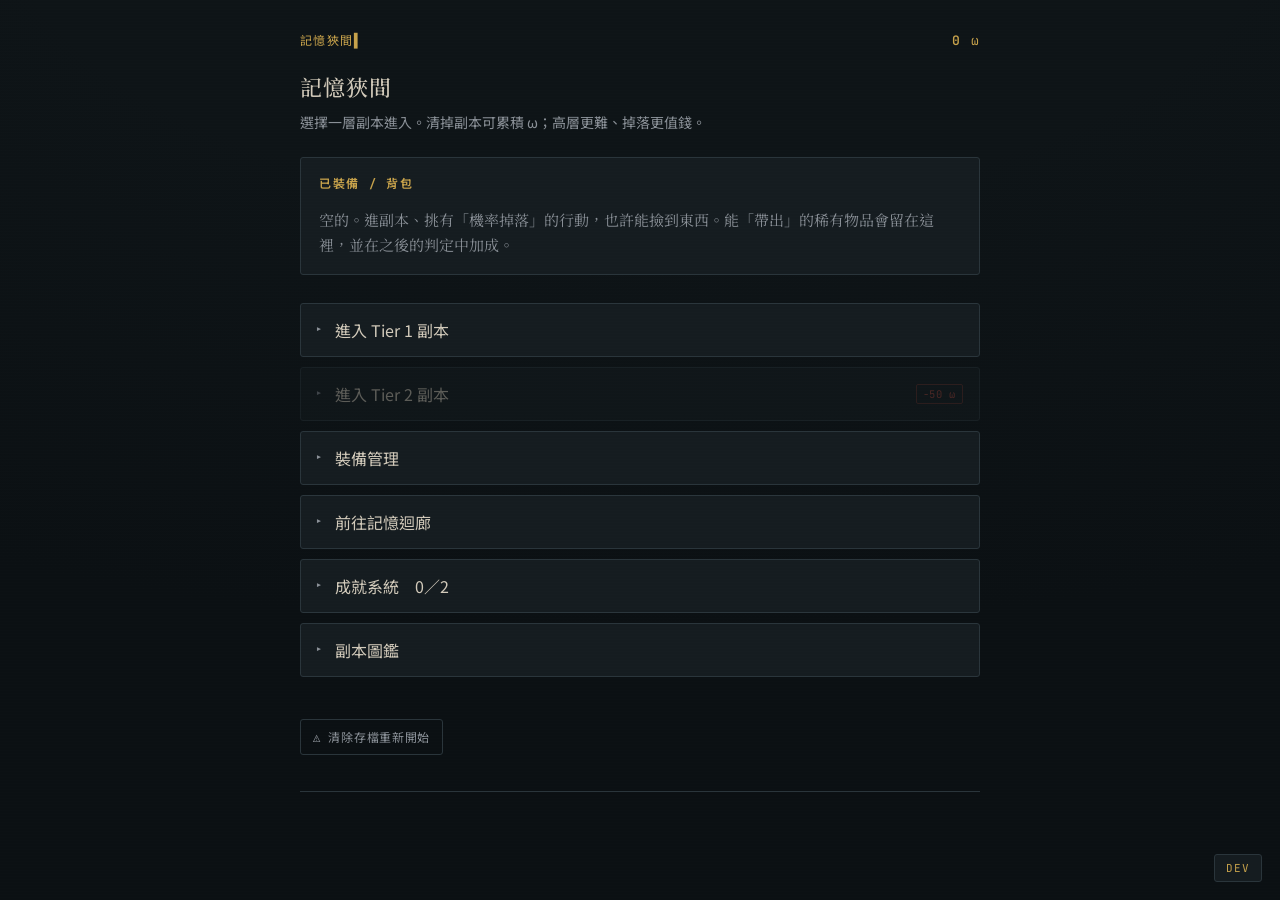
==== commit 0a07b8ce: "新增副本圖鑑系統（結局/道具/成就蒐集 + 共通道具獨立區）；版本 Test08 引擎： - 持久層新增 seenEndings / carriedItems / visitedScenarios（存" ====
--- a/index.html
+++ b/index.html
@@ -40,6 +40,9 @@
 <script src="scenarios/aquarium_01.js"></script>
 <script src="scenarios/bakery_01.js"></script>
 
+<!-- 圖鑑 manifest：分母宣告（分子由持久層 seenEndings/carriedItems/unlockedAchievements 追蹤） -->
+<script src="data/compendium.js"></script>
+
 <script>
 /* ===========================================================================
    無限流 · 副本　（純前端、無執行時 AI 版本）
@@ -73,6 +76,8 @@
 let currency, inventory, runLoot, seen, unlockedScenarios, screen;
 let curScn, curScnId, curNodeId, turn, pendingLoot, pendingCheck, pendingReward, ending;
 let unlockedAchievements;
+let seenEndings, carriedItems;   // 圖鑑持久層：已見結局 id / 已帶出道具 id（只增不刪）
+let visitedScenarios;            // 圖鑑持久層：曾進入過的副本 id（只增不刪；決定該副本是否出現在圖鑑）
 let pendingAchievements = []; // 本次要顯示 popup 的成就佇列
 
 const SAVE_KEY = "mugen_save_v2";
@@ -107,6 +112,9 @@
       unlockedScenarios: [...unlockedScenarios],
       equippedIdx,
       unlockedAchievements: [...unlockedAchievements],
+      seenEndings:  [...seenEndings],
+      carriedItems: [...carriedItems],
+      visitedScenarios: [...visitedScenarios],
     };
     localStorage.setItem(SAVE_KEY, JSON.stringify(data));
   } catch(e){}
@@ -122,6 +130,9 @@
     seen      = { 1:new Set(data.seen[1] ?? []), 2:new Set(data.seen[2] ?? []) };
     unlockedScenarios = data.unlockedScenarios ? new Set(data.unlockedScenarios) : defaultUnlocked();
     unlockedAchievements = data.unlockedAchievements ? new Set(data.unlockedAchievements) : new Set();
+    seenEndings  = data.seenEndings  ? new Set(data.seenEndings)  : new Set();
+    carriedItems = data.carriedItems ? new Set(data.carriedItems) : new Set();
+    visitedScenarios = data.visitedScenarios ? new Set(data.visitedScenarios) : new Set();
     equipped = defaultEquipped();
     if(data.equippedIdx){
       for(const slot in data.equippedIdx){
@@ -144,6 +155,8 @@
   seen = {1:new Set(), 2:new Set()};
   unlockedScenarios = defaultUnlocked();
   unlockedAchievements = new Set();
+  seenEndings = new Set(); carriedItems = new Set();
+  visitedScenarios = new Set();
   equipped = defaultEquipped();
   pendingLootItems = []; pendingAchievements = [];
   loadState();
@@ -185,6 +198,7 @@
     const def = ITEMS[id];
     if(Math.random() < def.drop){
       const entry = {
+        id,
         name:def.name, effect:def.effect, value:def.value, carry:def.carry,
         check:def.check, bonus:def.bonus, slot:def.slot, icon:def.icon || "📦",
         rarity:def.rarity || "white", finalBonus:def.finalBonus || 0
@@ -237,6 +251,22 @@
   saveState();
 }
 
+/* ── 圖鑑：記錄已見結局（只增不刪）。進入帶 endingId 的節點時呼叫，不做任何過濾。── */
+function recordEnding(id){
+  if(seenEndings.has(id)) return;
+  seenEndings.add(id);
+  saveState();
+}
+
+/* ── 圖鑑：記錄已帶出道具（以 id 為鍵）。只在 resolveEnd 的「真正進永久背包」提交點呼叫。──
+   額外防線：ITEMS[id].internal 為真者一律不記錄，防止有人誤把 internal 寫成 carry:true 時滲漏。 */
+function recordCarried(it){
+  if(!it.id) return;                  // 無 id（如商店購入道具）不屬副本帶出，跳過
+  if(ITEMS[it.id]?.internal) return;  // 隱形標記絕不進圖鑑
+  carriedItems.add(it.id);
+  // 持久化交給呼叫端的 resolveEnd 末尾 saveState()（與既有結算存檔同一次）
+}
+
 /* ── 成就骰（overflow% = 每筆成就的觸發機率）── */
 function triggerAchievementRoll(overflow){
   if(overflow <= 0) return;
@@ -265,6 +295,7 @@
     if(inventory.some(it => it.name === def.name)) continue;
     if(Math.random() >= def.drop) continue;
     const entry = {
+      id,
       name:def.name, effect:def.effect, value:def.value, carry:def.carry,
       check:def.check||null, bonus:def.bonus||0, slot:def.slot||null,
       icon:def.icon||"📦", rarity:def.rarity||"white", finalBonus:def.finalBonus||0
@@ -298,6 +329,7 @@
   }
   const id = drawScenario(tier);
   curScn = SCENARIOS[id]; curScnId = id; curNodeId = "start"; turn = 1;
+  if(!visitedScenarios.has(id)){ visitedScenarios.add(id); saveState(); } // 圖鑑：記錄曾進入此副本
   runLoot = []; pendingLoot = []; pendingCheck = null; pendingReward = 0;
   runState = {};
   const _hooks = WINMODE_HOOKS[curScn.winMode];
@@ -315,6 +347,7 @@
     // 同名道具已在背包則跳過（避免重複授予）
     if(inventory.some(it => it.name === def.name)) continue;
     const entry = {
+      id,
       name:def.name, effect:def.effect, value:def.value, carry:def.carry,
       check:def.check||null, bonus:def.bonus||0, slot:def.slot||null,
       icon:def.icon||"📦", rarity:def.rarity||"white",
@@ -379,6 +412,7 @@
   const node = curScn.nodes[nextId];
   processGrant(node);
   if(node.achievement) unlockAchievement(node.achievement);
+  if(node.endingId) recordEnding(node.endingId);   // 時機基準同 achievement：processGrant 之後、resolveEnd 之前
   if(node.end){ resolveEnd(node.end); }
   render(true);
 }
@@ -398,7 +432,7 @@
     ending.base = curScn.tier * 30;
     for(const it of runLoot){
       if(it.internal){ removeFromInventory(it); continue; } // 隱形標記：靜默清除，不列入任何結算清單
-      if(it.carry){ ending.carried.push(it.name); }
+      if(it.carry){ ending.carried.push(it.name); recordCarried(it); } // 真正進永久背包→記入圖鑑
       else { removeFromInventory(it); ending.consumed.push(it.name); ending.sold += it.value; }
     }
     currency += ending.base + ending.sold;
@@ -410,7 +444,7 @@
       for(const it of runLoot){
         if(it.internal){ removeFromInventory(it); continue; } // 隱形標記：靜默清除，不列入任何結算清單
         if(EPIC_RARITIES.has(it.rarity) && Math.random() < GODDESS_CHANCE){
-          ending.goddessGifts.push(it.name); // 帶出，留在 inventory
+          ending.goddessGifts.push(it.name); recordCarried(it); // 帶出，留在 inventory→記入圖鑑
         } else {
           removeFromInventory(it); ending.lost.push(it.name);
         }
@@ -420,7 +454,7 @@
       for(const it of runLoot){
         if(it.internal){ removeFromInventory(it); continue; } // 隱形標記：靜默清除，不列入任何結算清單
         if(it.carry && Math.random() < CARRY_ESCAPE_CHANCE){
-          ending.escaped.push(it.name);
+          ending.escaped.push(it.name); recordCarried(it); // 奇蹟逃脫帶出→記入圖鑑
         } else {
           removeFromInventory(it); ending.lost.push(it.name);
         }
@@ -461,6 +495,7 @@
   else if(screen === "scenario")  renderScenario(v, animate);
   else if(screen === "ending")    renderEnding(v);
   else if(screen === "achievements") renderAchievements(v);
+  else if(screen === "compendium") renderCompendium(v);
   // 非裝備頁面時移除底部行動列
   if(screen !== "equip"){
     const bar = document.getElementById("equip-action-bar");
@@ -706,6 +741,8 @@
   const achCount = [...unlockedAchievements].filter(id => ACHIEVEMENTS[id]).length;
   const achBtn = mkAct(`成就系統　${achCount}／${Object.keys(ACHIEVEMENTS).length}`, "▸");
   achBtn.onclick = () => { screen = "achievements"; render(); }; acts.appendChild(achBtn);
+  const compBtn = mkAct("副本圖鑑", "▸");
+  compBtn.onclick = () => { screen = "compendium"; render(); }; acts.appendChild(compBtn);
   v.appendChild(acts);
 
   const resetBtn = el("button","bag-btn");
@@ -937,6 +974,137 @@
   v.appendChild(footnote());
 }
 
+/* =============================== 副本圖鑑 ================================== */
+// 讀 COMPENDIUM 分區渲染：每副本三類格子（結局／道具／成就）。
+// 副本門檻：玩家「曾進入過」(visitedScenarios) 的副本才出現在圖鑑，否則整個不顯示。
+// 解鎖判定：結局→seenEndings、道具→carriedItems、成就→unlockedAchievements。
+// 顯示規則：已解鎖→顯示內容（道具名／註解即時查 ITEMS[id]，不從 manifest 取）；
+//          未解鎖→一律遮為「？？？」（含非隱藏結局、道具、成就）。蒐集率照樣平攤計算（如 3/5）。
+function renderCompendium(v){
+  v.appendChild(el("h2","screen-title","副本圖鑑"));
+
+  // 只收錄「有 manifest 且曾進入過」的副本
+  const sids = Object.keys(COMPENDIUM).filter(sid => visitedScenarios.has(sid));
+  if(sids.length === 0){
+    v.appendChild(el("div","ach-stat","圖鑑尚無紀錄。進入並探索副本後，該副本才會在此解鎖。"));
+    const acts0 = el("div","actions");
+    const back0 = mkAct("返回記憶狹間","←",null,null,"primary");
+    back0.onclick = () => { screen = "hub"; render(); };
+    acts0.appendChild(back0); v.appendChild(acts0);
+    return;
+  }
+
+  // 共通道具（跨副本核心道具，獨立成區，不掛在任一副本下）
+  // 揭露條件：玩家須進過該道具 from 來源之一的副本——只玩了不掉共通道具的副本（如麵包店）不會揭露任何共通道具。
+  const commonDef   = (typeof COMPENDIUM_COMMON !== "undefined") ? COMPENDIUM_COMMON : null;
+  const allCommon   = (commonDef && commonDef.items) ? commonDef.items : [];
+  const commonItems = allCommon.filter(ci => (ci.from || []).some(fid => visitedScenarios.has(fid)));
+  const commonDone  = commonItems.filter(ci => carriedItems.has(ci.id)).length;
+
+  // 全局率＝所有副本格 + 共通道具格 的總和之比（非各區率平均）
+  let gDone = commonDone, gTotal = commonItems.length;
+  const sections = sids.map(sid => {
+    const c = COMPENDIUM[sid];
+    const endings = c.endings || [];
+    const items   = c.items   || [];
+    const achs    = c.achievements || [];
+    const eDone = endings.filter(e => seenEndings.has(e.id)).length;
+    const iDone = items.filter(id => carriedItems.has(id)).length;
+    const aDone = achs.filter(id => unlockedAchievements.has(id)).length;
+    const done  = eDone + iDone + aDone;
+    const total = endings.length + items.length + achs.length;
+    gDone += done; gTotal += total;
+    return { sid, c, endings, items, achs, done, total };
+  });
+
+  const gPct = gTotal ? Math.round(gDone / gTotal * 100) : 0;
+  const stat = el("div","ach-stat");
+  stat.innerHTML = `全圖鑑蒐集率 <b>${gPct}%</b>（${gDone} / ${gTotal}）`;
+  v.appendChild(stat);
+
+  const mkCard = (got, iconTxt, nameHtml, hintTxt) => {
+    const card = el("div","ach-card " + (got ? "unlocked" : "locked"));
+    card.appendChild(el("div","ach-icon", got ? iconTxt : "❓"));
+    const body = el("div","ach-body");
+    body.innerHTML = `<div class="ach-name">${got ? nameHtml : "？？？"}</div>`+
+                     `<div class="ach-hint">${got ? hintTxt : "未解鎖"}</div>`;
+    card.appendChild(body);
+    return card;
+  };
+
+  sections.forEach(({ sid, c, endings, items, achs, done, total }) => {
+    const rate = total ? Math.round(done / total * 100) : 0;
+    v.appendChild(el("div","ach-group-label", `${c.name || sid}　${rate}%（${done} / ${total}）`));
+
+    // 結局（一定有；未解鎖一律 ？？？）
+    if(endings.length){
+      v.appendChild(el("div","comp-cat","結局"));
+      const eList = el("div","ach-list");
+      endings.forEach(e => eList.appendChild(
+        mkCard(seenEndings.has(e.id), "🏁", e.label, "已達成")));
+      v.appendChild(eList);
+    }
+
+    // 專屬道具（一般副本可能無 → 整類跳過；名／註解即時查 ITEMS）
+    if(items.length){
+      v.appendChild(el("div","comp-cat","道具"));
+      const iList = el("div","ach-list");
+      items.forEach(id => {
+        const def = ITEMS[id] || {};
+        iList.appendChild(mkCard(carriedItems.has(id),
+          def.icon || "📦", `<span ${rarNameClass(def.rarity)}>${def.name || id}</span>`, def.effect || ""));
+      });
+      v.appendChild(iList);
+    }
+
+    // 成就（多數副本無 → 整類跳過）
+    if(achs.length){
+      v.appendChild(el("div","comp-cat","成就"));
+      const aList = el("div","ach-list");
+      achs.forEach(id => {
+        const ach = ACHIEVEMENTS[id] || {};
+        aList.appendChild(mkCard(unlockedAchievements.has(id),
+          ach.icon || "🏆", `<span ${rarNameClass(ach.rarity)}>${ach.name || id}</span>`, ach.hint || ""));
+      });
+      v.appendChild(aList);
+    }
+  });
+
+  // ── 共通道具區（含專屬欄位：出沒來源；即使未解鎖也顯示來源作為線索）──
+  if(commonItems.length){
+    const crate = Math.round(commonDone / commonItems.length * 100);
+    v.appendChild(el("div","ach-group-label",
+      `${commonDef.name || "共通道具"}　${crate}%（${commonDone} / ${commonItems.length}）`));
+    if(commonDef.intro) v.appendChild(el("div","comp-intro", commonDef.intro));
+    const cList = el("div","ach-list");
+    commonItems.forEach(ci => {
+      const def = ITEMS[ci.id] || {};
+      const got = carriedItems.has(ci.id);
+      const card = el("div","ach-card " + (got ? "unlocked" : "locked"));
+      card.appendChild(el("div","ach-icon", got ? (def.icon || "📦") : "❓"));
+      const body = el("div","ach-body");
+      // 出沒來源只列「已進過」的副本（未探索的來源不揭露）
+      const srcNames = (ci.from || []).filter(fid => visitedScenarios.has(fid)).map(fid =>
+        (COMPENDIUM[fid] && COMPENDIUM[fid].name) || (SCENARIOS[fid] && SCENARIOS[fid].title) || fid);
+      const srcLine = srcNames.length ? `<div class="comp-source">出沒：${srcNames.join(" · ")}</div>` : "";
+      body.innerHTML =
+        `<div class="ach-name">${got ? `<span ${rarNameClass(def.rarity)}>${def.name || ci.id}</span>` : "？？？"}</div>`+
+        `<div class="ach-hint">${got ? (ci.note || def.effect || "") : "未解鎖"}</div>`+
+        srcLine;
+      card.appendChild(body);
+      cList.appendChild(card);
+    });
+    v.appendChild(cList);
+  }
+
+  const acts = el("div","actions");
+  const back = mkAct("返回記憶狹間","←",null,null,"primary");
+  back.onclick = () => { screen = "hub"; render(); };
+  acts.appendChild(back);
+  v.appendChild(acts);
+  v.appendChild(footnote());
+}
+
 // 行動按鈕。opt 可帶 {loot} / {check} / {cost}
 function mkAct(text, mark, opt, costObj, extra){
   const b = el("button","act"+(extra?" "+extra:""));
@@ -1018,7 +1186,7 @@
 
   // Header
   const hdr = devEl("div","dev-header");
-  hdr.innerHTML = '<span>開發者面板 <span style="color:var(--ink-dim);font-size:10px;letter-spacing:.05em">按 ` 開關</span></span><span style="font-family:var(--mono);font-size:11px;color:var(--brass);letter-spacing:.1em;margin-left:10px">ver. Test02</span>';
+  hdr.innerHTML = '<span>開發者面板 <span style="color:var(--ink-dim);font-size:10px;letter-spacing:.05em">按 ` 開關</span></span><span style="font-family:var(--mono);font-size:11px;color:var(--brass);letter-spacing:.1em;margin-left:10px">ver. Test08</span>';
   const closeB = devEl("button","dev-btn close","✕ 關閉");
   closeB.onclick = devToggle;
   hdr.appendChild(closeB);
--- a/style.css
+++ b/style.css
@@ -456,6 +456,21 @@
     padding-bottom:6px; border-bottom:1px solid var(--line);
   }
   .ach-list{ display:flex; flex-direction:column; gap:8px; margin-bottom:16px; }
+  /* 圖鑑：副本內三類格子的小分類標題（結局／道具／成就） */
+  .comp-cat{
+    font-family:var(--mono); font-size:10px; letter-spacing:.1em;
+    color:var(--ink-dim); margin:10px 0 6px; padding-left:2px;
+  }
+  /* 圖鑑：共通道具區的引言 */
+  .comp-intro{
+    font-size:12px; color:var(--ink-dim); line-height:1.6;
+    margin:2px 0 10px; padding-left:2px;
+  }
+  /* 圖鑑：共通道具的專屬欄位「出沒來源」 */
+  .comp-source{
+    font-family:var(--mono); font-size:10.5px; letter-spacing:.04em;
+    color:var(--brass); margin-top:5px;
+  }
   .ach-card{
     display:flex; align-items:center; gap:14px;
     border:1px solid var(--line); border-radius:3px; padding:12px 14px;
